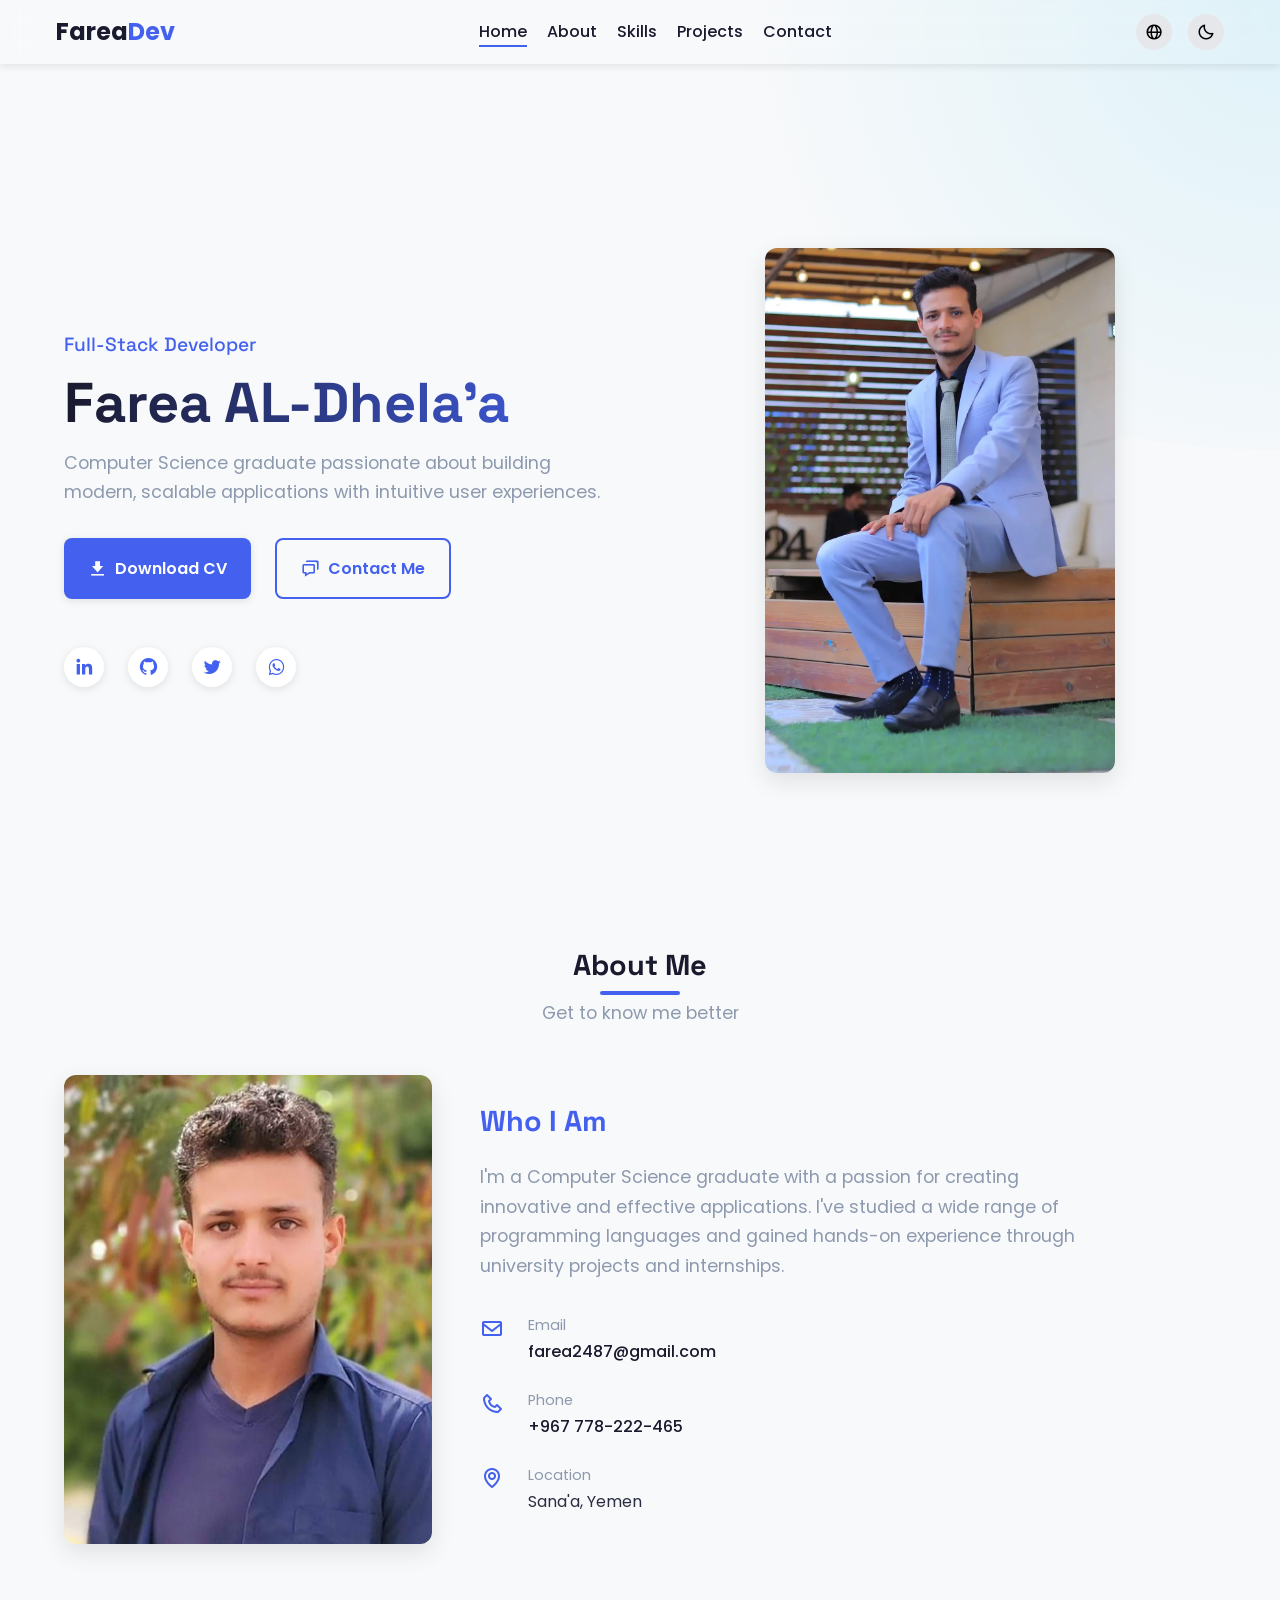
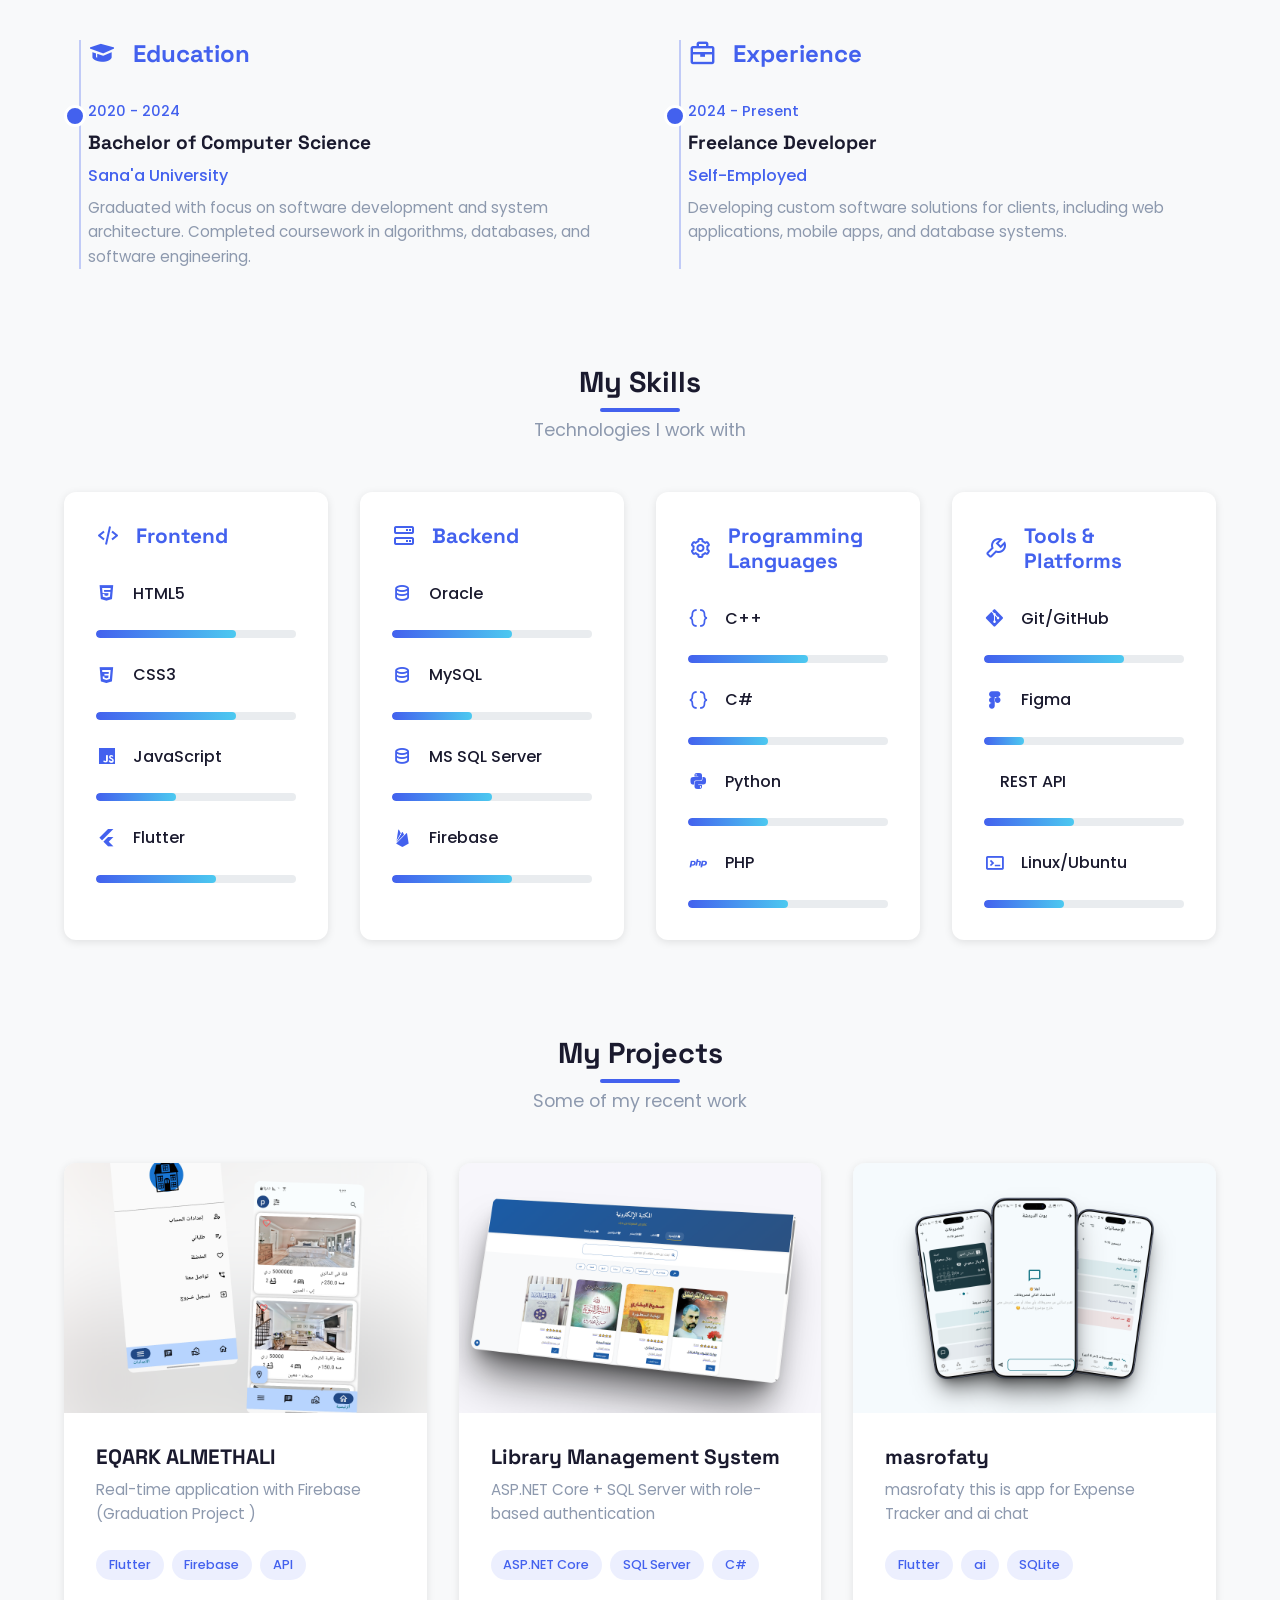
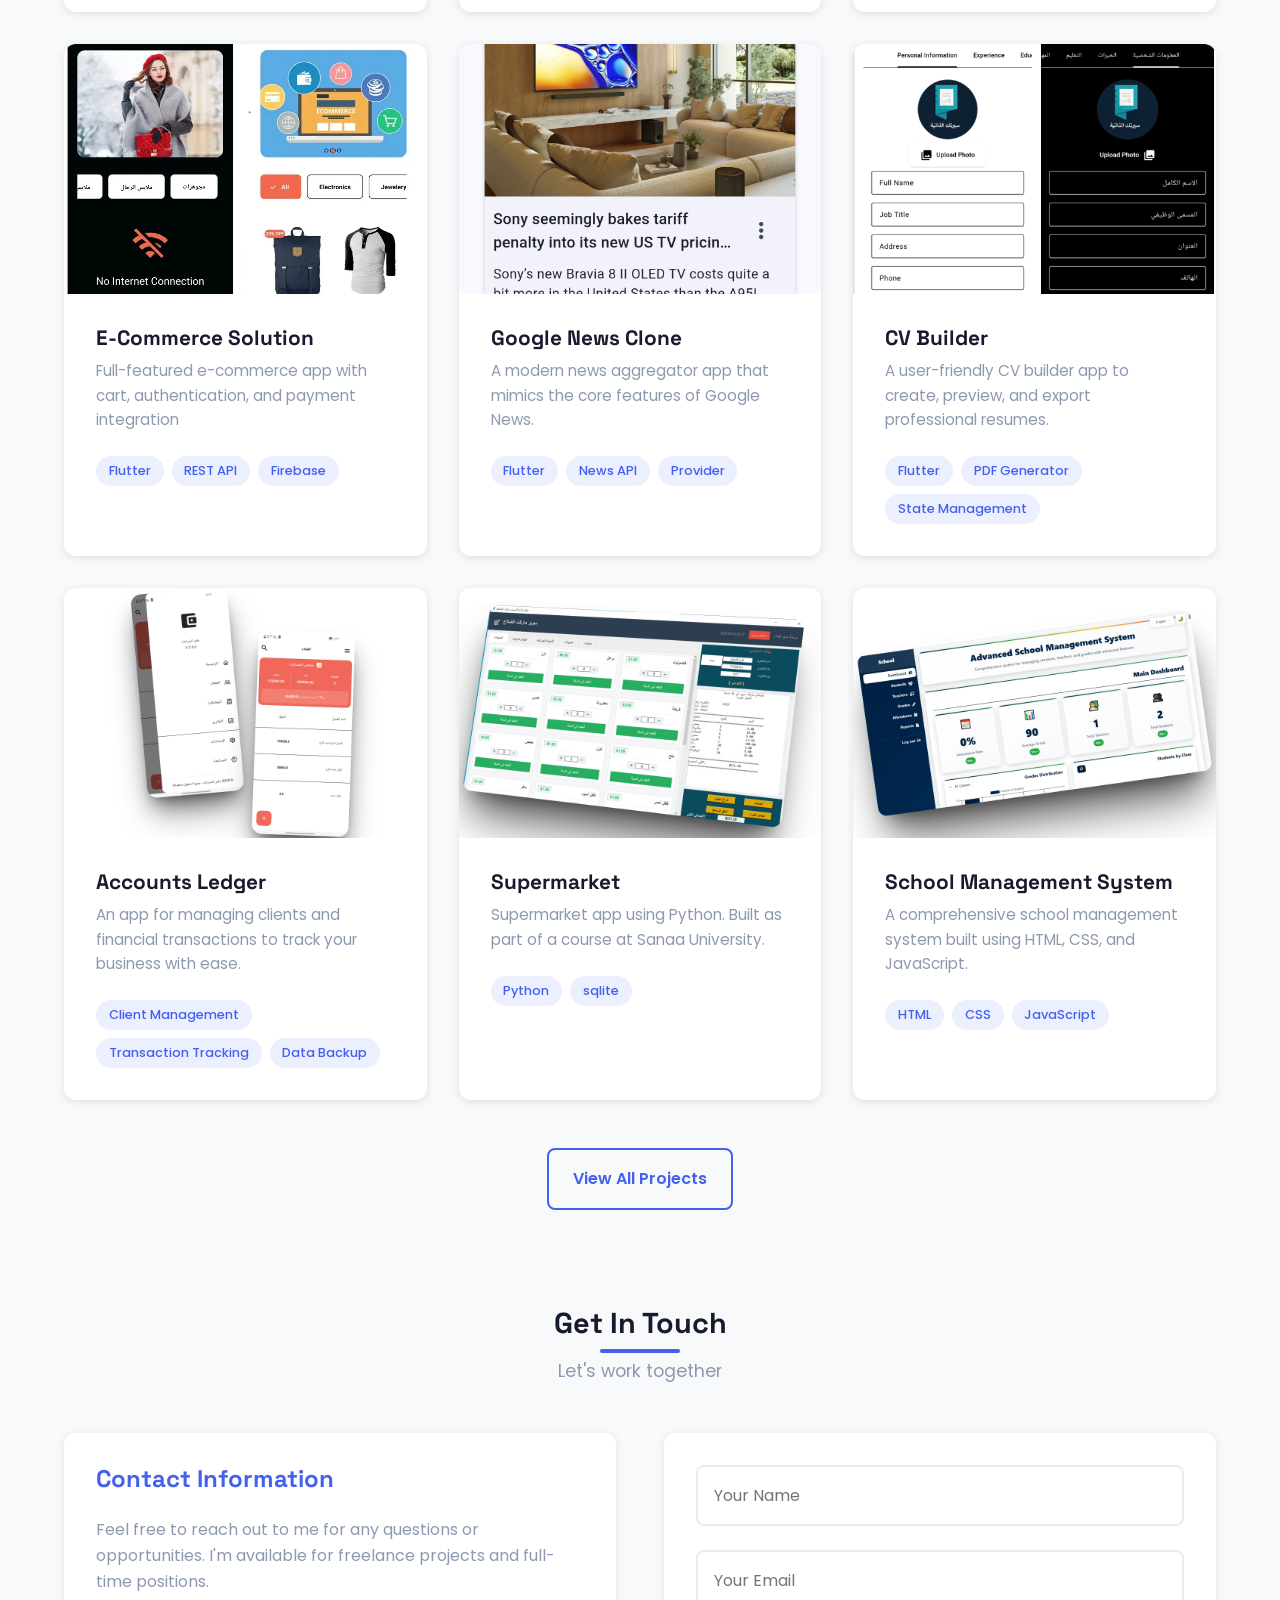
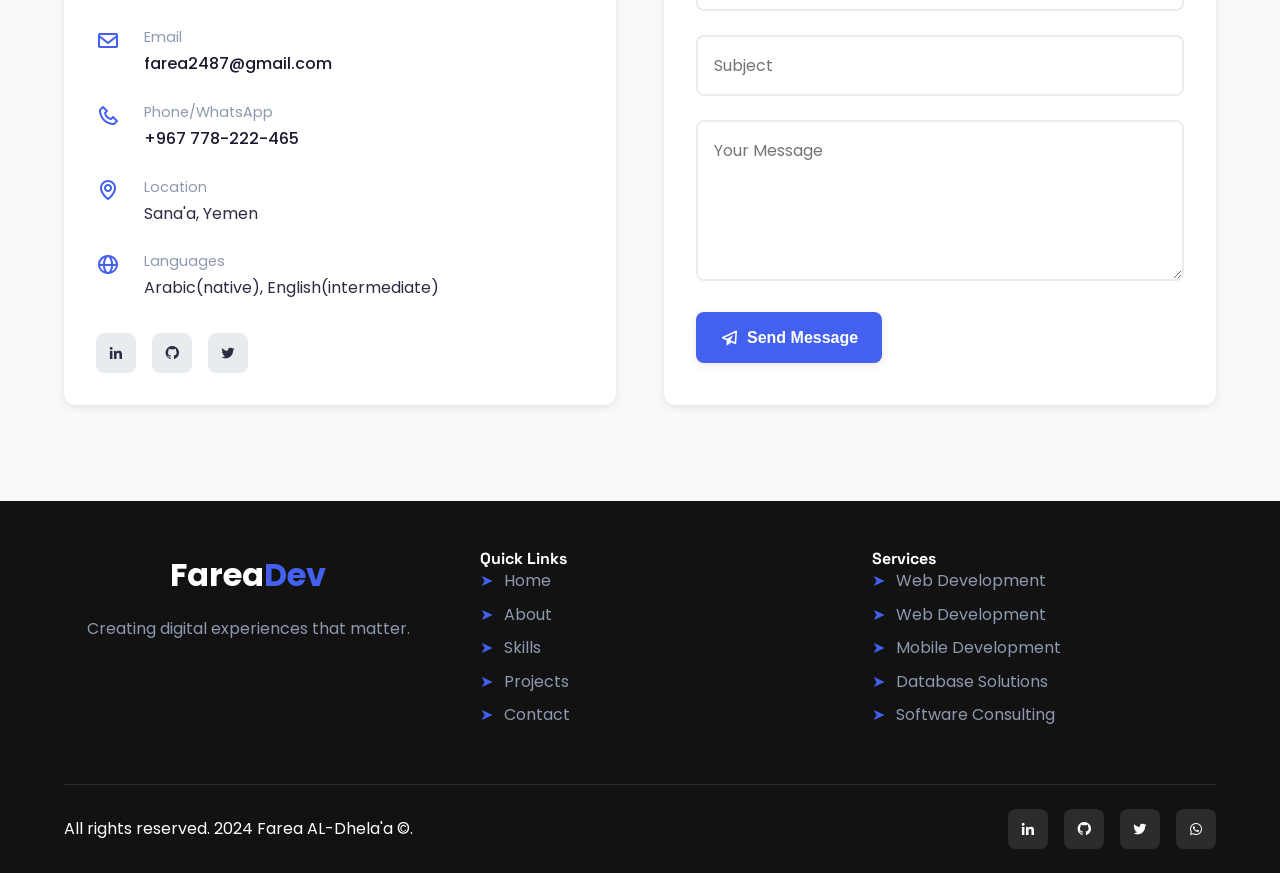
==== index.html @ be9ea955 ""‘"" ====
<!DOCTYPE html>
<html lang="en" dir="ltr">

<head>
    <meta charset="UTF-8">
    <meta name="viewport" content="width=device-width, initial-scale=1.0">
    <title>Farea AL-Dhela'a | Full-Stack Developer</title>

    <!-- Boxicons CSS -->
    <link rel="preconnect" href="https://unpkg.com">
    <link href='https://unpkg.com/boxicons@2.1.4/css/boxicons.min.css' rel='stylesheet'>
    <!-- Google Fonts -->
    <link rel="preconnect" href="https://fonts.googleapis.com">
    <link rel="preconnect" href="https://fonts.gstatic.com" crossorigin>
    <link
        href="https://fonts.googleapis.com/css2?family=Poppins:wght@300;400;500;600;700&family=Space+Grotesk:wght@400;500;600;700&display=swap"
        rel="stylesheet">

    <!-- Preload Hero Image -->
    <link rel="preload" as="image" href="./assets/images/hero-image.webp">
    <link rel="stylesheet" href="./css/styles.css">
</head>

<body>
    <nav class="navbar">
        <div class="container">
            <a href="#home" class="header-logo" id="logo-name">Farea<span>Dev</span></a>
            <ul class="nav-links" id="nav-links">
                <li><a href="#home" data-translate="nav.home">Home</a></li>
                <li><a href="#about" data-translate="nav.about">About</a></li>
                <li><a href="#skills" data-translate="nav.skills">Skills</a></li>
                <li><a href="#projects" data-translate="nav.projects">Projects</a></li>
                <li><a href="#contact" data-translate="nav.contact">Contact</a></li>
            </ul>
            <div class="nav-actions">
                <div class="language-dropdown">
                    <button id="lang-btn" class="icon-btn" onclick="toggleLangMenu()">
                        <i class='bx bx-globe'></i>
                    </button>
                    <ul id="lang-menu" class="lang-menu">
                        <li onclick="switchLanguage('en')">English</li>
                        <li onclick="switchLanguage('ar')">العربية</li>
                    </ul>
                </div>

                <button id="theme-toggle" class="icon-btn">
                    <i class='bx bx-sun sun-icon'></i>
                    <i class='bx bx-moon moon-icon'></i>
                </button>

                <button class="mobile-menu-btn" id="menu-btn" onclick="toggleMobileMenu()">
                    <span></span>
                    <span></span>
                    <span></span>
                </button>
            </div>
        </div>
    </nav>

    <!-- Hero Section -->
    <section id="home" class="hero">
        <div class="container">
            <div class="hero-content">
                <div class="hero-text">
                    <h6 class="hero-subtitle" data-translate="hero.subtitle">Full-Stack Developer</h6>
                    <h1 class="hero-title" data-translate="personal.name">Farea AL-Dhela'a</h1>
                    <p class="hero-description" data-translate="hero.description">Full-Stack Developer with 2+ years of hands-on experience building Flutter mobile applications and Laravel backend systems
through independent projects. Experienced in RESTful APIs, Firebase, MySQL/SQLite, authentication, and scalable software
architecture. Strong knowledge of Clean Architecture, SOLID, OOP, and modern development practices.</p>
                    <div class="hero-cta">
                        <a href="./assets/pdf/Farea_Al_Dhalaa.pdf" class="btn btn-primary" download>
                            <i class='bx bxs-download'></i> <span data-translate="hero.download">Download CV</span>
                        </a>
                        <a href="#contact" class="btn btn-outline">
                            <i class='bx bx-chat'></i> <span data-translate="hero.contact">Contact Me</span>
                        </a>
                    </div>
                    <div class="hero-social">
                        <a href="https://www.linkedin.com/in/farea-aldhelaa/" target="_blank" aria-label="LinkedIn">
                            <i class='bx bxl-linkedin'></i>
                        </a>
                        <a href="https://github.com/CS2487" target="_blank" aria-label="GitHub">
                            <i class='bx bxl-github'></i>
                        </a>
                        <a href="https://x.com/farea_aldhelaa" target="_blank" aria-label="Twitter">
                            <i class='bx bxl-twitter'></i>
                        </a>
                        <a href="https://wa.me/967778222465" target="_blank" aria-label="WhatsApp">
                            <i class='bx bxl-whatsapp'></i>
                        </a>
                    </div>
                </div>
                <div class="hero-image">
                    <div class="image-wrapper">
                        <img src="assets/images/hero-image.webp" alt="Farea AL-Dhela'a" class="profile-image"
                            width="400" height="300" loading="lazy">
                        <div class="image-bg"></div>
                    </div>
                </div>
            </div>
        </div>
    </section>

    <!-- About Section -->
    <section id="about" class="section about">
        <div class="container">
            <div class="section-header">
                <h2 class="section-title" data-translate="about.title">About Me</h2>
                <p class="section-subtitle" data-translate="about.subtitle">Get to know me better</p>
            </div>
            <div class="about-grid">
                <div class="about-image">
                    <img src="assets/images/my-image.jpg" alt="Farea AL-Dhela'a" class="about-img" loading="lazy">
                </div>
                <div class="about-content">
                    <h3 class="about-title" data-translate="about.who">Who I Am</h3>
                    <p class="about-text" data-translate="about.description">
                        I'm a Computer Science graduate with a passion for creating innovative and effective
                        applications.
                        I've studied a wide range of programming languages and gained hands-on experience through
                        university projects and internships.
                    </p>

                    <div class="about-info">
                        <div class="info-item">
                            <i class='bx bx-envelope'></i>
                            <div>
                                <span data-translate="about.email">Email</span>
                                <a href="mailto:farea2487@gmail.com">farea2487@gmail.com</a>
                            </div>
                        </div>
                        <div class="info-item">
                            <i class='bx bx-phone'></i>
                            <div>
                                <span data-translate="about.phone">Phone</span>
                                <a href="https://wa.me/967778222465">+967 778-222-465</a>
                            </div>
                        </div>
                        <div class="info-item">
                            <i class='bx bx-map'></i>
                            <div>
                                <span data-translate="about.location">Location</span>
                                <p>Sana'a, Yemen</p>
                            </div>
                        </div>
                    </div>
                </div>
            </div>
        </div>
    </section>

    <!-- Education & Experience (Timeline) -->
    <section class="section timeline">
        <div class="container">
            <div class="timeline-grid">
                <div class="timeline-column">
                    <h3 class="timeline-title">
                        <i class='bx bxs-graduation'></i>
                        <span data-translate="timeline.education">Education</span>
                    </h3>
                    <div class="timeline-items">
                        <div class="timeline-item">
                            <div class="timeline-date">2020 - 2024</div>
                            <h4 class="timeline-heading" data-translate="timeline.degree">Bachelor of Computer Science
                            </h4>
                            <p class="timeline-subheading">Sana'a University</p>
                            <p class="timeline-description" data-translate="timeline.degreeDesc">Graduated with focus on
                                software development and system architecture. Completed coursework in algorithms,
                                databases, and software engineering.</p>
                        </div>
                    </div>
                </div>

                <div class="timeline-column">
                    <h3 class="timeline-title">
                        <i class='bx bx-briefcase'></i>
                        <span data-translate="timeline.experience">Experience</span>
                    </h3>
                    <div class="timeline-items">
                        <div class="timeline-item">
                            <div class="timeline-date">2024 - Present</div>
                            <h4 class="timeline-heading" data-translate="timeline.freelance">Freelance Developer</h4>
                            <p class="timeline-subheading" data-translate="timeline.selfEmployed">Self-Employed</p>
                            <p class="timeline-description" data-translate="timeline.freelanceDesc">Developing custom
                                software solutions for clients, including web applications, mobile apps, and database
                                systems.</p>
                        </div>
                    </div>
                </div>
            </div>
        </div>
    </section>

    <!-- Skills Section -->
    <section id="skills" class="section skills">
        <div class="container">
            <div class="section-header">
                <h2 class="section-title" data-translate="skills.title">My Skills</h2>
                <p class="section-subtitle" data-translate="skills.subtitle">Technologies I work with</p>
            </div>
            <div class="skills-grid">
                <div class="skill-category">
                    <h3 class="category-title">
                        <i class='bx bx-code-alt'></i>
                        Frontend
                    </h3>
                    <div class="skill-items">
                        <div class="skill-item">
                            <div class="skill-info">
                                <i class='bx bxl-html5'></i>
                                <span>HTML5</span>
                            </div>
                            <div class="skill-progress">
                                <div class="progress-bar" style="width: 70%"></div>
                            </div>
                        </div>
                        <div class="skill-item">
                            <div class="skill-info">
                                <i class='bx bxl-css3'></i>
                                <span>CSS3</span>
                            </div>
                            <div class="skill-progress">
                                <div class="progress-bar" style="width: 70%"></div>
                            </div>
                        </div>
                        <div class="skill-item">
                            <div class="skill-info">
                                <i class='bx bxl-javascript'></i>
                                <span>JavaScript</span>
                            </div>
                            <div class="skill-progress">
                                <div class="progress-bar" style="width: 40%"></div>
                            </div>
                        </div>
                        <div class="skill-item">
                            <div class="skill-info">
                                <i class='bx bxl-flutter'></i>
                                <span>Flutter</span>
                            </div>
                            <div class="skill-progress">
                                <div class="progress-bar" style="width: 60%"></div>
                            </div>
                        </div>
                    </div>
                </div>

                <div class="skill-category">
                    <h3 class="category-title">
                        <i class='bx bx-server'></i>
                        Backend
                    </h3>
                    <div class="skill-items">
                        <div class="skill-item">
                            <div class="skill-info">
                                <i class='bx bx-data'></i>
                                <span>Oracle</span>
                            </div>
                            <div class="skill-progress">
                                <div class="progress-bar" style="width: 60%"></div>
                            </div>
                        </div>
                        <div class="skill-item">
                            <div class="skill-info">
                                <i class='bx bx-data'></i>
                                <span>MySQL</span>
                            </div>
                            <div class="skill-progress">
                                <div class="progress-bar" style="width: 40%"></div>
                            </div>
                        </div>
                        <div class="skill-item">
                            <div class="skill-info">
                                <i class='bx bx-data'></i>
                                <span>MS SQL Server</span>
                            </div>
                            <div class="skill-progress">
                                <div class="progress-bar" style="width: 50%"></div>
                            </div>
                        </div>
                        <div class="skill-item">
                            <div class="skill-info">
                                <i class='bx bxl-firebase'></i>
                                <span>Firebase</span>
                            </div>
                            <div class="skill-progress">
                                <div class="progress-bar" style="width: 60%"></div>
                            </div>
                        </div>
                    </div>
                </div>

                <div class="skill-category">
                    <h3 class="category-title">
                        <i class='bx bx-cog'></i>
                        Programming Languages
                    </h3>
                    <div class="skill-items">
                        <div class="skill-item">
                            <div class="skill-info">
                                <i class='bx bx-code-curly'></i>
                                <span>C++</span>
                            </div>
                            <div class="skill-progress">
                                <div class="progress-bar" style="width: 60%"></div>
                            </div>
                        </div>
                        <div class="skill-item">
                            <div class="skill-info">
                                <i class='bx bx-code-curly'></i>
                                <span>C#</span>
                            </div>
                            <div class="skill-progress">
                                <div class="progress-bar" style="width: 40%"></div>
                            </div>
                        </div>
                        <div class="skill-item">
                            <div class="skill-info">
                                <i class='bx bxl-python'></i>
                                <span>Python</span>
                            </div>
                            <div class="skill-progress">
                                <div class="progress-bar" style="width: 40%"></div>
                            </div>
                        </div>
                        <div class="skill-item">
                            <div class="skill-info">
                                <i class='bx bxl-php'></i>
                                <span>PHP</span>
                            </div>
                            <div class="skill-progress">
                                <div class="progress-bar" style="width: 50%"></div>
                            </div>
                        </div>
                    </div>
                </div>

                <div class="skill-category">
                    <h3 class="category-title">
                        <i class='bx bx-wrench'></i>
                        Tools & Platforms
                    </h3>
                    <div class="skill-items">
                        <div class="skill-item">
                            <div class="skill-info">
                                <i class='bx bxl-git'></i>
                                <span>Git/GitHub</span>
                            </div>
                            <div class="skill-progress">
                                <div class="progress-bar" style="width: 70%"></div>
                            </div>
                        </div>
                        <div class="skill-item">
                            <div class="skill-info">
                                <i class='bx bxl-figma'></i>
                                <span>Figma</span>
                            </div>
                            <div class="skill-progress">
                                <div class="progress-bar" style="width: 20%"></div>
                            </div>
                        </div>
                        <div class="skill-item">
                            <div class="skill-info">
                                <i class='bx bx-api'></i>
                                <span>REST API</span>
                            </div>
                            <div class="skill-progress">
                                <div class="progress-bar" style="width: 45%"></div>
                            </div>
                        </div>
                        <div class="skill-item">
                            <div class="skill-info">
                                <i class='bx bx-terminal'></i>
                                <span>Linux/Ubuntu</span>
                            </div>
                            <div class="skill-progress">
                                <div class="progress-bar" style="width: 40%"></div>
                            </div>
                        </div>
                    </div>
                </div>
            </div>
        </div>
    </section>

    <!-- Projects Section -->
    <section id="projects" class="section projects">
        <div class="container">
            <div class="section-header">
                <h2 class="section-title" data-translate="projects.title">My Projects</h2>
                <p class="section-subtitle" data-translate="projects.subtitle">Some of my recent work</p>
            </div>

            <div class="projects-grid">
                <!-- Project 1 -->
                <div class="project-card">
                    <div class="project-image">
                        <img src="[data-uri]"
                            data-src="assets/images/aqark.jpg" alt="EQARK ALMETHALI" class="lazy" loading="lazy">
                        <div class="project-links">
                            <a href="javascript:void(0)" class="btn btn-small" onclick="openGallery(this)"
                                data-gallery='["assets/images/aqark.jpg", "assets/images/aqark.jpg"]'>
                                <i class='bx bx-images'></i> Gallery
                            </a>
                            <a href="https://github.com/CS2487" class="btn btn-small btn-outline" target="_blank"><i
                                    class='bx bxl-github'></i> Code</a>
                        </div>
                    </div>
                    <div class="project-content">
                        <h3 class="project-title">EQARK ALMETHALI</h3>
                        <p class="project-description">Real-time application with Firebase (Graduation Project )</p>
                        <div class="project-tech"><span>Flutter</span><span>Firebase</span><span>API</span></div>
                    </div>
                </div>

                <!-- Project 2 -->
                <div class="project-card">
                    <div class="project-image">
                        <img src="[data-uri]"
                            data-src="assets/images/e-libbrary.png" alt="Library Management" class="lazy"
                            loading="lazy">
                        <div class="project-links">
                            <a href="javascript:void(0)" class="btn btn-small" onclick="openGallery(this)"
                                data-gallery='["assets/images/e-libbrary.png", "assets/images/e-libbrary.png"]'>
                                <i class='bx bx-images'></i> Gallery
                            </a>
                            <a href="https://github.com/CS2487/Library_System" class="btn btn-small btn-outline"
                                target="_blank"><i class='bx bxl-github'></i> Code</a>
                        </div>
                    </div>
                    <div class="project-content">
                        <h3 class="project-title">Library Management System</h3>
                        <p class="project-description">ASP.NET Core + SQL Server with role-based authentication</p>
                        <div class="project-tech"><span>ASP.NET Core</span><span>SQL Server</span><span>C#</span></div>
                    </div>
                </div>

                <!-- Project 3 -->
                <div class="project-card">
                    <div class="project-image">
                        <img src="[data-uri]"
                            data-src="assets/images/masrofaty.png" alt="masrofaty" class="lazy" loading="lazy">
                        <div class="project-links">
                            <a href="javascript:void(0)" class="btn btn-small" onclick="openGallery(this)"
                                data-gallery='["assets/images/masrofaty.png", "assets/images/masrofaty.png"]'>
                                <i class='bx bx-images'></i> Gallery
                            </a>
                            <a href="https://github.com/CS2487" class="btn btn-small btn-outline" target="_blank"><i
                                    class='bx bxl-github'></i> Code</a>
                        </div>
                    </div>
                    <div class="project-content">
                        <h3 class="project-title">masrofaty</h3>
                        <p class="project-description">masrofaty this is app for Expense Tracker and ai chat</p>
                        <div class="project-tech"><span>Flutter</span><span>ai</span><span>SQLite</span></div>
                    </div>
                </div>

                <!-- Project 4 -->
                <div class="project-card">
                    <div class="project-image">
                        <img src="[data-uri]"
                            data-src="assets/images/work4.webp" alt="E-Commerce App" class="lazy" loading="lazy">
                        <div class="project-links">
                            <a href="javascript:void(0)" class="btn btn-small" onclick="openGallery(this)"
                                data-gallery='["assets/images/work4.webp", "assets/images/work4.webp"]'>
                                <i class='bx bx-images'></i> Gallery
                            </a>
                            <a href="https://github.com/CS2487" class="btn btn-small btn-outline" target="_blank"><i
                                    class='bx bxl-github'></i> Code</a>
                        </div>
                    </div>
                    <div class="project-content">
                        <h3 class="project-title">E-Commerce Solution</h3>
                        <p class="project-description">Full-featured e-commerce app with cart, authentication, and
                            payment integration</p>
                        <div class="project-tech"><span>Flutter</span><span>REST API</span><span>Firebase</span></div>
                    </div>
                </div>

                <!-- Project 5 -->
                <div class="project-card">
                    <div class="project-image">
                        <img src="[data-uri]"
                            data-src="assets/images/news2.png" alt="Google News Clone" class="lazy" loading="lazy">
                        <div class="project-links">
                            <a href="javascript:void(0)" class="btn btn-small" onclick="openGallery(this)"
                                data-gallery='["assets/images/news2.png", "assets/images/news2.png"]'>
                                <i class='bx bx-images'></i> Gallery
                            </a>
                            <a href="https://github.com/CS2487" class="btn btn-small btn-outline" target="_blank"><i
                                    class='bx bxl-github'></i> Code</a>
                        </div>
                    </div>
                    <div class="project-content">
                        <h3 class="project-title">Google News Clone</h3>
                        <p class="project-description">A modern news aggregator app that mimics the core features of
                            Google News.</p>
                        <div class="project-tech"><span>Flutter</span><span>News API</span><span>Provider</span></div>
                    </div>
                </div>

                <!-- Project 6 -->
                <div class="project-card">
                    <div class="project-image">
                        <img src="[data-uri]"
                            data-src="assets/images/work3.png" alt="CV Builder" class="lazy" loading="lazy">
                        <div class="project-links">
                            <a href="javascript:void(0)" class="btn btn-small" onclick="openGallery(this)"
                                data-gallery='["assets/images/work3.png", "assets/images/work3.png"]'>
                                <i class='bx bx-images'></i> Gallery
                            </a>
                            <a href="https://github.com/CS2487" class="btn btn-small btn-outline" target="_blank"><i
                                    class='bx bxl-github'></i> Code</a>
                        </div>
                    </div>
                    <div class="project-content">
                        <h3 class="project-title">CV Builder</h3>
                        <p class="project-description">A user-friendly CV builder app to create, preview, and export
                            professional resumes.</p>
                        <div class="project-tech"><span>Flutter</span><span>PDF Generator</span><span>State
                                Management</span></div>
                    </div>
                </div>

                <!-- Project 7 -->
                <div class="project-card">
                    <div class="project-image">
                        <img src="[data-uri]"
                            data-src="assets/images/Accounts.png" alt="Accounts Ledger" class="lazy" loading="lazy">
                        <div class="project-links">
                            <a href="javascript:void(0)" class="btn btn-small" onclick="openGallery(this)"
                                data-gallery='["assets/images/Accounts.png", "assets/images/Accounts.png"]'>
                                <i class='bx bx-images'></i> Gallery
                            </a>
                            <a href="https://github.com/CS2487" class="btn btn-small btn-outline" target="_blank"><i
                                    class='bx bxl-github'></i> Code</a>
                        </div>
                    </div>
                    <div class="project-content">
                        <h3 class="project-title">Accounts Ledger</h3>
                        <p class="project-description">An app for managing clients and financial transactions to track
                            your business with ease.</p>
                        <div class="project-tech"><span>Client Management</span><span>Transaction
                                Tracking</span><span>Data Backup</span></div>
                    </div>
                </div>

                <!-- Project 8 -->
                <div class="project-card">
                    <div class="project-image">
                        <img src="[data-uri]"
                            data-src="assets/images/Supermarket.png" alt="Supermarket" class="lazy" loading="lazy">
                        <div class="project-links">
                            <a href="javascript:void(0)" class="btn btn-small" onclick="openGallery(this)"
                                data-gallery='["assets/images/Supermarket.png", "assets/images/Supermarket.png"]'>
                                <i class='bx bx-images'></i> Gallery
                            </a>
                            <a href="https://github.com/CS2487/Supermarket" class="btn btn-small btn-outline"
                                target="_blank"><i class='bx bxl-github'></i> Code</a>
                        </div>
                    </div>
                    <div class="project-content">
                        <h3 class="project-title">Supermarket</h3>
                        <p class="project-description">Supermarket app using Python. Built as part of a course at Sanaa
                            University.</p>
                        <div class="project-tech"><span>Python</span><span>sqlite</span></div>
                    </div>
                </div>

                <!-- Project 9 -->
                <div class="project-card">
                    <div class="project-image">
                        <img src="[data-uri]"
                            data-src="assets/images/School_Management.png" alt="School Management System" class="lazy"
                            loading="lazy">
                        <div class="project-links">
                            <a href="javascript:void(0)" class="btn btn-small" onclick="openGallery(this)"
                                data-gallery='["assets/images/School_Management.png", "assets/images/School_Management.png"]'>
                                <i class='bx bx-images'></i> Gallery
                            </a>
                            <a href="https://github.com/CS2487/schoole_management" class="btn btn-small btn-outline"
                                target="_blank"><i class='bx bxl-github'></i> Code</a>
                        </div>
                    </div>
                    <div class="project-content">
                        <h3 class="project-title">School Management System</h3>
                        <p class="project-description">A comprehensive school management system built using HTML, CSS,
                            and JavaScript.</p>
                        <div class="project-tech"><span>HTML</span><span>CSS</span><span>JavaScript</span></div>
                    </div>
                </div>
            </div>
        </div>
        <div class="section-footer">
            <a href="https://github.com/CS2487" class="btn btn-outline" data-translate="skills.viewAll">
                <i class='bx bxl-github'></i> View All Projects
            </a>
        </div>
    </section>

    <!-- Contact Section -->
    <section id="contact" class="section contact">
        <div class="container">
            <div class="section-header">
                <h2 class="section-title" data-translate="contact.title">Get In Touch</h2>
                <p class="section-subtitle" data-translate="contact.subtitle">Let's work together</p>
            </div>
            <div class="contact-grid">
                <div class="contact-info">
                    <h3 class="contact-title" data-translate="contact.infoTitle">Contact Information</h3>
                    <p class="contact-text" data-translate="contact.infoText">Feel free to reach out to me for any
                        questions or opportunities. I'm available for freelance projects and full-time positions.</p>
                    <div class="contact-details">
                        <div class="contact-item">
                            <i class='bx bx-envelope'></i>
                            <div>
                                <span data-translate="contact.email">Email</span>
                                <a href="mailto:farea2487@gmail.com">farea2487@gmail.com</a>
                            </div>
                        </div>
                        <div class="info-item"> <!-- Changed to match About styles if needed, or kept contact-item -->
                            <i class='bx bx-phone'></i>
                            <div>
                                <span data-translate="contact.phone">Phone/WhatsApp</span>
                                <a href="https://wa.me/967778222465">+967 778-222-465</a>
                            </div>
                        </div>
                        <div class="contact-item">
                            <i class='bx bx-map'></i>
                            <div>
                                <span data-translate="contact.location">Location</span>
                                <p>Sana'a, Yemen</p>
                            </div>
                        </div>
                        <div class="contact-item">
                            <i class='bx bx-globe'></i>
                            <div>
                                <span data-translate="contact.languages">Languages</span>
                                <p>Arabic(native), English(intermediate)</p>
                            </div>
                        </div>
                    </div>
                    <div class="social-links">
                        <a href="https://www.linkedin.com/in/farea-aldhelaa/" target="_blank" aria-label="LinkedIn">
                            <i class='bx bxl-linkedin'></i>
                        </a>
                        <a href="https://github.com/CS2487" target="_blank" aria-label="GitHub">
                            <i class='bx bxl-github'></i>
                        </a>
                        <a href="https://x.com/farea_aldhelaa" target="_blank" aria-label="Twitter">
                            <i class='bx bxl-twitter'></i>
                        </a>
                    </div>
                </div>
                <form id="contact-form" class="contact-form">
                    <div class="form-group">
                        <input type="text" id="name" name="name" placeholder="Your Name" required
                            data-translate-placeholder="contact.namePlaceholder">
                    </div>
                    <div class="form-group">
                        <input type="email" id="email" name="email" placeholder="Your Email" required
                            data-translate-placeholder="contact.emailPlaceholder">
                    </div>
                    <div class="form-group">
                        <input type="text" id="subject" name="subject" placeholder="Subject" required
                            data-translate-placeholder="contact.subjectPlaceholder">
                    </div>
                    <div class="form-group">
                        <textarea id="message" name="message" placeholder="Your Message" rows="5" required
                            data-translate-placeholder="contact.messagePlaceholder"></textarea>
                    </div>
                    <button type="submit" class="btn btn-primary">
                        <i class='bx bx-paper-plane'></i> <span data-translate="contact.send">Send Message</span>
                    </button>
                </form>
            </div>
        </div>
    </section>

    <!-- Footer -->
    <footer class="footer">
        <div class="container">
            <div class="footer-content">
                <div class="footer-brand">
                    <a href="#home" class="footer-logo">Farea<span>Dev</span></a>
                    <p class="footer-text" data-translate="footer.tagline">Creating digital experiences that matter.</p>
                </div>
                <div class="footer-links">
                    <div class="footer-column">
                        <h4 class="footer-title" data-translate="footer.links">Quick Links</h4>
                        <ul id="links-list" class="dash-list">
                            <li><a href="#home" data-translate="nav.home">Home</a></li>
                            <li><a href="#about" data-translate="nav.about">About</a></li>
                            <li><a href="#skills" data-translate="nav.skills">Skills</a></li>
                            <li><a href="#projects" data-translate="nav.projects">Projects</a></li>
                            <li><a href="#contact" data-translate="nav.contact">Contact</a></li>
                        </ul>
                    </div>
                    <div class="footer-column">
                        <h4 class="footer-title" data-translate="footer.services">Services</h4>
                        <ul id="services-list" class="dash-list">
                            <li><a href="#" data-translate="nav.web">Full-Stack Dev</a></li>
                            <li><a href="#" data-translate="nav.web">Web Development</a></li>
                            <li><a href="#" data-translate="nav.mobile">Mobile Development</a></li>
                            <li><a href="#" data-translate="nav.database">Database Solutions</a></li>
                            <li><a href="#" data-translate="nav.consulting">Software Consulting</a></li>
                        </ul>
                    </div>
                </div>
            </div>
            <div class="footer-bottom">
                <p> <span data-translate="footer.rights">All rights reserved.</span> 2024 <span
                        data-translate="personal.name">Farea AL-Dhela'a</span> &copy;.
                </p>
                <div class="footer-social">
                    <a href="https://www.linkedin.com/in/farea-aldhelaa/" target="_blank" aria-label="LinkedIn">
                        <i class='bx bxl-linkedin'></i>
                    </a>
                    <a href="https://github.com/CS2487" target="_blank" aria-label="GitHub">
                        <i class='bx bxl-github'></i>
                    </a>
                    <a href="https://x.com/farea_aldhelaa" target="_blank" aria-label="Twitter">
                        <i class='bx bxl-twitter'></i>
                    </a>
                    <a href="https://wa.me/967778222465" target="_blank" aria-label="WhatsApp">
                        <i class='bx bxl-whatsapp'></i>
                    </a>
                </div>
            </div>
        </div>
    </footer>

    <!-- Lightbox Modal -->
    <div id="lightbox" class="lightbox">
        <span class="lightbox-close" onclick="closeLightbox()">&times;</span>
        <div class="lightbox-content">
            <img id="lightbox-img" src="" alt="Project Image">
            <div class="lightbox-caption">
                <span id="lightbox-counter"></span>
            </div>
        </div>
        <a class="lightbox-prev" onclick="changeImage(-1)">&#10094;</a>
        <a class="lightbox-next" onclick="changeImage(1)">&#10095;</a>
    </div>

    <!-- Back to Top Button -->
    <a href="#home" class="back-to-top" aria-label="Back to top">
        <i class='bx bx-up-arrow-alt'></i>
    </a>

    <!-- Scripts -->
    <script src="./js/script.js" defer></script>
    <script>
        document.addEventListener("DOMContentLoaded", function () {
            const lazyImages = [].slice.call(document.querySelectorAll("img.lazy"));

            if ("IntersectionObserver" in window) {
                let lazyImageObserver = new IntersectionObserver(function (entries, observer) {
                    entries.forEach(function (entry) {
                        if (entry.isIntersecting) {
                            let lazyImage = entry.target;
                            lazyImage.src = lazyImage.dataset.src;
                            lazyImage.classList.remove("lazy");
                            lazyImage.classList.add("loaded");
                            lazyImageObserver.unobserve(lazyImage);
                        }
                    });
                });

                lazyImages.forEach(function (lazyImage) {
                    lazyImageObserver.observe(lazyImage);
                });
            } else {
                // Fallback for older browsers without IntersectionObserver
                lazyImages.forEach(function (lazyImage) {
                    lazyImage.src = lazyImage.dataset.src;
                    lazyImage.classList.remove("lazy");
                    lazyImage.classList.add("loaded");
                });
            }
        });
    </script>
</body>

</html>
---- css/styles.css ----
:root {
    /* Colors */
    --primary-color: #4361ee;
    --primary-light: #4cc9f0;
    --primary-dark: #3a0ca3;

    --text-color: #2b2d42;
    --text-light: #8d99ae;
    --text-dark: #1a1a2e;
    --bg-color: #f8f9fa;
    --bg-light: #ffffff;
    --bg-dark: #121212;
    --card-bg: #ffffff;
    --card-shadow: 0 10px 30px rgba(0, 0, 0, 0.08);
    --border-color: #e9ecef;


    /* Typography */
    --font-primary: 'Poppins', sans-serif;
    --font-secondary: 'Space Grotesk', sans-serif;

    /* Spacing */
    --space-xs: 0.5rem;
    --space-sm: 1rem;
    --space-md: 1.5rem;
    --space-lg: 2rem;
    --space-xl: 3rem;

    /* Border radius */
    --radius-sm: 8px;
    --radius-md: 12px;
    --radius-lg: 16px;
    --radius-full: 50%;

    /* Transition */
    --transition: all 0.3s ease;
    --transition-slow: all 0.5s ease;

    /* Shadows */
    --shadow-sm: 0 2px 8px rgba(0, 0, 0, 0.1);
    --shadow-md: 0 4px 12px rgba(0, 0, 0, 0.1);
    --shadow-lg: 0 8px 24px rgba(0, 0, 0, 0.1);
}

/* Dark Mode */
.dark-mode {
    --primary-color: #4cc9f0;
    --primary-light: #4895ef;
    --primary-dark: #4361ee;

    --text-color: #f8f9fa;
    --text-light: #adb5bd;
    --text-dark: #e9ecef;
    --bg-color: #121212;
    --bg-light: #1e1e1e;
    --bg-dark: #0a0a0a;
    --card-bg: #1e1e1e;
    --card-shadow: 0 10px 30px rgba(0, 0, 0, 0.2);
    --border-color: #2d2d2d;
}

/* Base Styles */
* {
    margin: 0;
    padding: 0;
    box-sizing: border-box;
}

html {
    scroll-behavior: smooth;
}

body {
    font-family: var(--font-primary);
    background-color: var(--bg-color);
    color: var(--text-color);
    line-height: 1.6;
    transition: var(--transition);
    overflow-x: hidden;
    text-rendering: optimizeLegibility;
    -webkit-font-smoothing: antialiased;
}

h1,
h2,
h3,
h4,
h5,
h6 {
    font-family: var(--font-secondary);
    font-weight: 700;
    line-height: 1.2;
    color: var(--text-dark);
}

.dark-mode h1,
.dark-mode h2,
.dark-mode h3,
.dark-mode h4,
.dark-mode h5,
.dark-mode h6 {
    color: var(--text-dark);
}

a {
    text-decoration: none;
    color: inherit;
    transition: var(--transition);
}

img {
    max-width: 100%;
    height: auto;
    display: block;
}

ul {
    list-style: none;
}

/* Container */
.container {
    max-width: 1200px;
    margin: 0 auto;
    padding: 0 var(--space-md);
}

/* Section */
.section {
    padding: var(--space-xl) 0;
}

.section-header {
    margin-bottom: var(--space-xl);
    text-align: center;
}

.section-title {
    font-size: 2.5rem;
    margin-bottom: var(--space-sm);
    position: relative;
    display: inline-block;
}

.section-title::after {
    content: '';
    position: absolute;
    bottom: -12px;
    left: 50%;
    transform: translateX(-50%);
    width: 80px;
    height: 4px;
    background: var(--primary-color);
    border-radius: 2px;
}

.section-subtitle {
    color: var(--text-light);
    font-size: 1.1rem;
    max-width: 600px;
    margin: 0 auto;
}

/* Utility Classes */
.text-center {
    text-align: center;
}

.text-left {
    text-align: left;
}

.text-right {
    text-align: right;
}

.mb-1 {
    margin-bottom: var(--space-xs);
}

.mb-2 {
    margin-bottom: var(--space-sm);
}

.mb-3 {
    margin-bottom: var(--space-md);
}

.mb-4 {
    margin-bottom: var(--space-lg);
}

.mt-1 {
    margin-top: var(--space-xs);
}

.mt-2 {
    margin-top: var(--space-sm);
}

.mt-3 {
    margin-top: var(--space-md);
}

.mt-4 {
    margin-top: var(--space-lg);
}

/* Buttons */
.btn {
    display: inline-flex;
    align-items: center;
    justify-content: center;
    gap: var(--space-xs);
    padding: var(--space-sm) var(--space-md);
    border-radius: var(--radius-sm);
    font-weight: 600;
    cursor: pointer;
    transition: var(--transition);
    border: none;
    font-size: 1rem;
    white-space: nowrap;
}

.btn i {
    font-size: 1.2rem;
}

.btn-primary {
    background: var(--primary-color);
    color: white;
    box-shadow: var(--shadow-sm);
}

.btn-primary:hover {
    background: var(--primary-dark);
    transform: translateY(-3px);
    box-shadow: var(--shadow-md);
}

.btn-outline {
    background: transparent;
    color: var(--primary-color);
    border: 2px solid var(--primary-color);
}

.btn-outline:hover {
    background: var(--primary-color);
    color: white;
    transform: translateY(-3px);
    box-shadow: var(--shadow-sm);
}

.btn-small {
    padding: 0.4rem 0.8rem;
    font-size: 0.9rem;
}

/* Cards */
.card {
    background: var(--card-bg);
    border-radius: var(--radius-md);
    box-shadow: var(--card-shadow);
    padding: var(--space-lg);
    transition: var(--transition);
}

.card:hover {
    transform: translateY(-5px);
    box-shadow: var(--shadow-lg);
}

/* Forms */
.form-group {
    margin-bottom: var(--space-md);
}

.form-group input,
.form-group textarea {
    width: 100%;
    padding: var(--space-sm);
    border: 2px solid var(--border-color);
    border-radius: var(--radius-sm);
    font-family: var(--font-primary);
    font-size: 1rem;
    background: var(--bg-light);
    color: var(--text-color);
    transition: var(--transition);
}

.form-group input:focus,
.form-group textarea:focus {
    outline: none;
    border-color: var(--primary-color);
    box-shadow: 0 0 0 3px rgba(67, 97, 238, 0.1);
}

.form-group textarea {
    resize: vertical;
    min-height: 120px;
}

/* Lists */
.dash-list li {
    position: relative;
    padding-left: 1.5rem;
    color: var(--text-light);
    transition: var(--transition);
    padding-left: clamp(0.8rem, 2vw, 1.5rem);
}

.dash-list li::before {
    content: "➤";
    position: absolute;
    left: 0;
    color: var(--primary-color);
    transition: transform 0.3s;
}

.dash-list li:hover::before {
    transform: translateX(3px);
}

/* RTL Support for dash-list */
[lang="ar"] .dash-list li,
[dir="rtl"] .dash-list li {
    padding-left: 0;
    padding-right: 1.5rem;
    padding-right: clamp(0.8rem, 2vw, 1.5rem);
}

[lang="ar"] .dash-list li::before,
[dir="rtl"] .dash-list li::before {
    left: auto;
    right: 0;
    transform: scaleX(-1);
}

[lang="ar"] .dash-list li:hover::before,
[dir="rtl"] .dash-list li:hover::before {
    transform: translateX(-3px) scaleX(-1);
}

/* Icon Buttons */
.icon-btn {
    width: 36px;
    height: 36px;
    background-color: #e5e7eb;
    border: none;
    border-radius: 50%;
    display: flex;
    align-items: center;
    justify-content: center;
    font-size: 18px;
    cursor: pointer;
    transition: background-color 0.3s;
}

.icon-btn:hover {
    background-color: #d1d5db;
}

.dark-mode .icon-btn {
    background-color: #374151;
    color: #f9fafb;
}

.dark-mode .icon-btn:hover {
    background-color: #4b5563;
}

/* Theme Icons */
.sun-icon {
    display: none;
}

.dark-mode .sun-icon {
    display: block;
}

.dark-mode .moon-icon {
    display: none;
}

/* Back to Top Button */
.back-to-top {
    position: fixed;
    bottom: var(--space-md);
    right: var(--space-md);
    width: 50px;
    height: 50px;
    background: var(--primary-color);
    color: white;
    border-radius: var(--radius-full);
    display: flex;
    align-items: center;
    justify-content: center;
    font-size: 1.5rem;
    box-shadow: var(--shadow-md);
    opacity: 0;
    visibility: hidden;
    transition: var(--transition);
    z-index: 999;
}

.back-to-top.show {
    opacity: 1;
    visibility: visible;
}

.back-to-top:hover {
    background: var(--primary-dark);
    transform: translateY(-5px);
}

/* Progress Bars */
.skill-progress {
    background: var(--border-color);
    height: 8px;
    border-radius: var(--radius-sm);
    overflow: hidden;
    margin-top: var(--space-xs);
}

.progress-bar {
    height: 100%;
    background: linear-gradient(90deg, var(--primary-color), var(--primary-light));
    border-radius: var(--radius-sm);
    transition: width 1s ease-in-out;
}

/* Social Links */
.social-links {
    display: flex;
    gap: var(--space-sm);
    margin-top: var(--space-md);
}

.social-links a {
    width: 40px;
    height: 40px;
    background: var(--border-color);
    color: var(--text-color);
    border-radius: var(--radius-sm);
    display: flex;
    align-items: center;
    justify-content: center;
    transition: var(--transition);
}

.social-links a:hover {
    background: var(--primary-color);
    color: white;
    transform: translateY(-3px);
}

/* Mobile Menu Button */
.mobile-menu-btn {
    display: none;
    flex-direction: column;
    gap: 4px;
    background: none;
    border: none;
    cursor: pointer;
    padding: var(--space-xs);
}

.mobile-menu-btn span {
    width: 25px;
    height: 3px;
    background: var(--text-color);
    border-radius: 2px;
    transition: var(--transition);
}

.mobile-menu-btn.active span:nth-child(1) {
    transform: rotate(45deg) translate(5px, 5px);
}

.mobile-menu-btn.active span:nth-child(2) {
    opacity: 0;
}

.mobile-menu-btn.active span:nth-child(3) {
    transform: rotate(-45deg) translate(7px, -6px);
}

/* Navbar Styles */
.navbar {
    position: fixed;
    top: 0;
    width: 100%;
    z-index: 1000;
    background-color: rgba(var(--bg-light), 0.8);
    backdrop-filter: blur(12px);
    box-shadow: var(--shadow-sm);
    transition: var(--transition);
}

.dark-mode .navbar {
    background-color: rgba(var(--bg-dark), 0.8);
}

.navbar .container {
    max-width: 1200px;
    margin: 0 auto;
    padding: 0 16px;
    height: 64px;
    display: flex;
    align-items: center;
    justify-content: space-between;
}

/* Header Logo */
.header-logo {
    font-size: 1.5rem;
    font-weight: 700;
    color: var(--text-dark);
    text-decoration: none;
}

.header-logo span {
    color: var(--primary-color);
}

.dark-mode .header-logo {
    color: white;
}

.dark-mode .header-logo span {
    color: var(--primary-color);
}

/* Nav Links */
.nav-links {
    display: flex;
    gap: 20px;
    list-style: none;
}

.nav-links a {
    text-decoration: none;
    color: var(--text-dark);
    font-weight: 500;
    position: relative;
    padding-bottom: 4px;
    transition: color 0.3s;
}

.nav-links a::after {
    content: "";
    position: absolute;
    height: 2px;
    width: 0;
    bottom: 0;
    left: 0;
    background-color: var(--primary-color);
    transition: width 0.3s ease-in-out;
}

.nav-links a:hover::after,
.nav-links a.active::after {
    width: 100%;
}

.dark-mode .nav-links a {
    color: var(--text-color);
}

.nav-actions {
    display: flex;
    align-items: center;
    gap: 1rem;
}

/* Hero Section */
.hero {
    min-height: 100vh;
    display: flex;
    align-items: center;
    padding-top: 120px;
    position: relative;
    overflow: hidden;
}

.hero::before {
    content: '';
    position: absolute;
    top: -50%;
    right: -50%;
    width: 100%;
    height: 100%;
    background: radial-gradient(circle at center, var(--primary-light), transparent 70%);
    opacity: 0.15;
    z-index: 0;
    border-radius: 50%;
}

.hero-content {
    display: grid;
    grid-template-columns: 1fr 1fr;
    align-items: center;
    gap: var(--space-xl);
    position: relative;
    z-index: 1;
}

.hero-text {
    max-width: 600px;
}

.hero-subtitle {
    font-size: 1.2rem;
    color: var(--primary-color);
    margin-bottom: var(--space-sm);
    font-weight: 500;
    opacity: 0;
    animation: fadeInUp 1s ease 0.2s forwards;
}

.hero-title {
    font-size: 3.5rem;
    margin-bottom: var(--space-sm);
    line-height: 1.1;
    background: linear-gradient(to right, var(--text-dark), var(--primary-color));
    -webkit-background-clip: text;
    background-clip: text;
    color: transparent;
    opacity: 0;
    animation: fadeInUp 1s ease forwards;
}

.dark-mode .hero-title {
    background: linear-gradient(to right, var(--text-color), var(--primary-light));
    -webkit-background-clip: text;
    background-clip: text;
}

.hero-description {
    font-size: 1.1rem;
    color: var(--text-light);
    margin-bottom: var(--space-lg);
    opacity: 0;
    animation: fadeInUp 1s ease 0.4s forwards;
}

.hero-cta {
    display: flex;
    gap: var(--space-md);
    margin-bottom: var(--space-xl);
    opacity: 0;
    animation: fadeInUp 1s ease 0.6s forwards;
}

.hero-social {
    display: flex;
    gap: var(--space-md);
    opacity: 0;
    animation: fadeInUp 1s ease 0.8s forwards;
}

.hero-social a {
    display: flex;
    align-items: center;
    justify-content: center;
    width: 40px;
    height: 40px;
    background: var(--card-bg);
    border-radius: var(--radius-full);
    color: var(--primary-color);
    font-size: 1.3rem;
    box-shadow: var(--shadow-sm);
    transition: var(--transition);
}

.hero-social a:hover {
    background: var(--primary-color);
    color: white;
    transform: translateY(-5px);
}

/* Language Dropdown */
.language-dropdown {
    position: relative;

}

.lang-menu {
    display: none;
    position: absolute;
    top: 42px;
    right: 0;
    background-color: white;
    border: 1px solid #ddd;
    border-radius: 6px;
    box-shadow: 0 2px 6px rgba(0, 0, 0, 0.1);
    min-width: 120px;
    list-style: none;
    z-index: 100;
}

.lang-menu li {
    padding: 8px 15px;
    font-size: 14px;
    cursor: pointer;
}

.lang-menu li:hover {
    background-color: #f3f4f6;
}

.lang-menu.show {
    display: block;
}

.dark-mode .lang-menu {
    background-color: #2c2c2c;
    color: white;
    border-color: #444;
}

/* Hero Image */
.hero-image {
    position: relative;
    display: flex;
    justify-content: center;
    order: 1;
    margin: 0 auto;
    max-width: 350px;
}

.image-wrapper {
    position: relative;
    width: 100%;
    max-width: 400px;
}

.profile-image {
    width: 100%;
    height: auto;
    border-radius: var(--radius-md);
    box-shadow: var(--shadow-lg);
    display: block;
    /* للتأكد من عدم وجود مسافات غير مرغوب بها */
}

/* Footer */
.footer {
    background: var(--bg-dark);
    color: white;
    padding: var(--space-xl) 0 0;
    margin-top: var(--space-xl);
}

.footer-content {
    display: grid;
    grid-template-columns: 1fr 2fr;
    gap: var(--space-xl);
    margin-bottom: var(--space-xl);
}

.footer-brand {
    text-align: center;
}

.footer-logo {
    font-size: 2rem;
    font-weight: 700;
    color: white;
    text-decoration: none;
}

.footer-logo span {
    color: var(--primary-color);
}

.footer-text {
    color: var(--text-light);
    margin-top: var(--space-sm);
}

.footer-links {

    display: grid;
    grid-template-columns: 1fr 1fr;
    gap: var(--space-xl);


}

.footer-column h4 {
    color: white;
    display: flex;
    flex-direction: column;
    gap: var(--space-md);

    /*margin-bottom: var(--space-sm);*/
}

.footer-column ul {
    list-style: none;
}

.footer-column ul li {
    margin-bottom: var(--space-xs);
}

.footer-column ul li a {
    color: var(--text-light);
    transition: var(--transition);
}

.footer-column ul li a:hover {
    color: var(--primary-color);
}

.footer-bottom {
    padding: var(--space-md) 0;
    border-top: 1px solid rgba(255, 255, 255, 0.1);
    display: flex;
    justify-content: space-between;
    align-items: center;



}

.footer-social {
    display: flex;
    gap: var(--space-sm);
}

.footer-social a {
    display: flex;
    align-items: center;
    justify-content: center;
    width: 40px;
    height: 40px;
    background: #2c2c2c;
    color: white;
    border-radius: var(--radius-sm);
    transition: var(--transition);
}

.footer-social a:hover {
    background: var(--primary-color);
    transform: translateY(-3px);
}


/* About Section */
.about-grid {
    display: grid;
    grid-template-columns: 1fr 2fr;
    gap: var(--space-xl);
    align-items: center;
}

.about-image {
    display: flex;
    justify-content: center;
}

.about-img {
    width: 100%;
    max-width: 400px;
    border-radius: var(--radius-md);
    box-shadow: var(--shadow-lg);
}

.about-content {
    max-width: 600px;
}

.about-title {
    font-size: 1.8rem;
    margin-bottom: var(--space-md);
    color: var(--primary-color);
}

.about-text {
    color: var(--text-light);
    margin-bottom: var(--space-lg);
    font-size: 1.1rem;
    line-height: 1.7;
}

.about-info {
    display: flex;
    flex-direction: column;
    gap: var(--space-md);
}

.info-item {
    display: flex;
    align-items: flex-start;
    gap: var(--space-md);
}

.info-item i {
    font-size: 1.5rem;
    color: var(--primary-color);
    margin-top: 3px;
}

.info-item span {
    display: block;
    font-size: 0.9rem;
    color: var(--text-light);
    margin-bottom: 2px;
}

.info-item a {
    font-weight: 500;
    color: var(--text-dark);
}

.dark-mode .info-item a {
    color: var(--text-color);
}

/* Skills Section */
.skills-grid {
    display: grid;
    grid-template-columns: repeat(4, 1fr);
    gap: var(--space-lg);
}

.skill-category {
    background: var(--card-bg);
    padding: var(--space-lg);
    border-radius: var(--radius-md);
    box-shadow: var(--shadow-sm);
    transition: var(--transition);
}

.skill-category:hover {
    transform: translateY(-5px);
    box-shadow: var(--shadow-lg);
}

.category-title {
    display: flex;
    align-items: center;
    gap: var(--space-sm);
    font-size: 1.3rem;
    margin-bottom: var(--space-lg);
    color: var(--primary-color);
}

.category-title i {
    font-size: 1.5rem;
}

.skill-items {
    display: flex;
    flex-direction: column;
    gap: var(--space-md);
}

.skill-item {
    display: flex;
    flex-direction: column;
    gap: var(--space-xs);
}

.skill-info {
    display: flex;
    align-items: center;
    gap: var(--space-sm);
    margin-bottom: var(--space-xs);
}

.skill-info i {
    font-size: 1.3rem;
    color: var(--primary-color);
}

.skill-info span {
    font-weight: 500;
    color: var(--text-dark);
}

.dark-mode .skill-info span {
    color: var(--text-color);
}

/* Projects Section */
.projects-grid {
    display: grid;
    grid-template-columns: repeat(auto-fit, minmax(350px, 1fr));
    gap: var(--space-lg);
}

.project-card {
    background: var(--card-bg);
    border-radius: var(--radius-md);
    overflow: hidden;
    box-shadow: var(--shadow-sm);
    transition: var(--transition);
}

.project-card:hover {
    transform: translateY(-10px);
    box-shadow: var(--shadow-lg);
}

/* Lazy Loading Styles */
.lazy {
    opacity: 0;
    transition: opacity 0.5s ease-in-out;
}

.lazy.loaded {
    opacity: 1;
}

.project-image {
    position: relative;
    overflow: hidden;
    height: 250px;
    width: 100%;
    display: flex;
    align-items: center;
    justify-content: center;
    background-color: #f5f5f5;
    /* Background for light mode */
}

.dark-mode .project-image {
    background-color: #2a2a2a;
    /* Background for dark mode */
}

.project-image img {
    width: 100%;
    height: 100%;
    object-fit: cover;
    transition: transform 0.5s ease;
}

.project-card:hover .project-image img {
    transform: scale(1.1);
}

.project-links {
    position: absolute;
    inset: 0;
    background: rgba(0, 0, 0, 0.6);
    display: flex;
    align-items: center;
    justify-content: center;
    gap: var(--space-sm);
    opacity: 0;
    transition: all 0.3s ease;
    backdrop-filter: blur(4px);
}

.project-card:hover .project-links {
    opacity: 1;
}

.project-links .btn {
    padding: 10px 20px;
    font-size: 0.9rem;
    transform: translateY(20px);
    transition: all 0.3s ease;
}

.project-card:hover .project-links .btn {
    transform: translateY(0);
}

/* Stagger button animation */
.project-card:hover .project-links .btn:nth-child(1) {
    transition-delay: 0.1s;
}

.project-card:hover .project-links .btn:nth-child(2) {
    transition-delay: 0.2s;
}

.project-links .btn-primary {
    background: var(--primary-color);
    color: white;
    border: none;
}

.project-links .btn-outline {
    background: transparent;
    color: white;
    border: 2px solid white;
}

.project-links .btn:hover {
    transform: scale(1.05);
    background: white;
    color: var(--primary-color);
}

.project-content {
    padding: var(--space-lg);
}

.project-title {
    font-size: 1.3rem;
    margin-bottom: var(--space-xs);
}

.project-description {
    color: var(--text-light);
    margin-bottom: var(--space-md);
    font-size: 0.95rem;
}

.project-tech {
    display: flex;
    flex-wrap: wrap;
    gap: var(--space-xs);
}

.project-tech span {
    background: rgba(67, 97, 238, 0.1);
    color: var(--primary-color);
    padding: 0.3rem 0.8rem;
    border-radius: 20px;
    font-size: 0.8rem;
    font-weight: 500;
}

.section-footer {
    text-align: center;
    margin-top: var(--space-xl);
}

/* Timeline Section */
.timeline-grid {
    display: grid;
    grid-template-columns: 1fr 1fr;
    gap: var(--space-xl);
}

.timeline-column {
    position: relative;
}

.timeline-column::before {
    content: '';
    position: absolute;
    top: 0;
    left: 15px;
    height: 100%;
    width: 2px;
    background: var(--primary-color);
    opacity: 0.3;
}

.timeline-title {
    display: flex;
    align-items: center;
    gap: var(--space-sm);
    font-size: 1.5rem;
    margin-bottom: var(--space-lg);
    padding-left: var(--space-md);
    color: var(--primary-color);
}

.timeline-title i {
    font-size: 1.8rem;
}

.timeline-items {
    display: flex;
    flex-direction: column;
    gap: var(--space-xl);

}

.timeline-item {
    position: relative;
    padding-left: var(--space-md);
}

.timeline-item::before {
    content: '';
    position: absolute;
    top: 5px;
    left: 0;
    width: 16px;
    height: 16px;
    border-radius: var(--radius-full);
    background: var(--primary-color);
    border: 3px solid var(--bg-light);
}

.dark-mode .timeline-item::before {
    border-color: var(--bg-dark);
}

.timeline-date {
    font-size: 0.9rem;
    color: var(--primary-color);
    font-weight: 500;
    margin-bottom: var(--space-xs);
}

.timeline-heading {
    font-size: 1.2rem;
    margin-bottom: var(--space-xs);
}

.timeline-subheading {
    font-size: 1rem;
    color: var(--primary-color);
    margin-bottom: var(--space-xs);
    font-weight: 500;
}

.timeline-description {
    color: var(--text-light);
    font-size: 0.95rem;
}

/* Contact Section */
.contact-grid {
    display: grid;
    grid-template-columns: 1fr 1fr;
    gap: var(--space-xl);
}

.contact-info {
    background: var(--card-bg);
    padding: var(--space-lg);
    border-radius: var(--radius-md);
    box-shadow: var(--shadow-sm);
}

.contact-title {
    font-size: 1.5rem;
    margin-bottom: var(--space-md);
    color: var(--primary-color);
}

.contact-text {
    color: var(--text-light);
    margin-bottom: var(--space-lg);
}

.contact-details {
    display: flex;
    flex-direction: column;
    gap: var(--space-md);
    margin-bottom: var(--space-lg);
}

.contact-item {
    display: flex;
    align-items: flex-start;
    gap: var(--space-md);
}

.contact-item i {
    font-size: 1.5rem;
    color: var(--primary-color);
    margin-top: 3px;
}

.contact-item span {
    display: block;
    font-size: 0.9rem;
    color: var(--text-light);
    margin-bottom: 2px;
}

.contact-item a {
    font-weight: 500;
    color: var(--text-dark);
}

.dark-mode .contact-item a {
    color: var(--text-color);
}

.contact-form {
    background: var(--card-bg);
    padding: var(--space-lg);
    border-radius: var(--radius-md);
    box-shadow: var(--shadow-sm);
}

/* Animations */
@keyframes fadeInUp {
    from {
        opacity: 0;
        transform: translateY(30px);
    }

    to {
        opacity: 1;
        transform: translateY(0);
    }
}

@keyframes fadeInScale {
    from {
        opacity: 0;
        transform: scale(0.8);
    }

    to {
        opacity: 1;
        transform: scale(1);
    }
}

@keyframes rotate {
    from {
        transform: rotate(0deg);
    }

    to {
        transform: rotate(360deg);
    }
}

@keyframes pulse {

    0%,
    100% {
        transform: scale(1);
        opacity: 1;
    }

    50% {
        transform: scale(1.1);
        opacity: 0.7;
    }
}

@keyframes slideInLeft {
    from {
        opacity: 0;
        transform: translateX(-50px);
    }

    to {
        opacity: 1;
        transform: translateX(0);
    }
}

@keyframes slideInRight {
    from {
        opacity: 0;
        transform: translateX(50px);
    }

    to {
        opacity: 1;
        transform: translateX(0);
    }
}

@keyframes bounceIn {
    0% {
        opacity: 0;
        transform: scale(0.3);
    }

    50% {
        opacity: 1;
        transform: scale(1.05);
    }

    70% {
        transform: scale(0.9);
    }

    100% {
        opacity: 1;
        transform: scale(1);
    }
}

@keyframes float {

    0%,
    100% {
        transform: translateY(0px);
    }

    50% {
        transform: translateY(-10px);
    }
}

/* Animation Classes */
.fade-in-up {
    animation: fadeInUp 0.8s ease forwards;
}

.fade-in-scale {
    animation: fadeInScale 0.8s ease forwards;
}

.slide-in-left {
    animation: slideInLeft 0.8s ease forwards;
}

.slide-in-right {
    animation: slideInRight 0.8s ease forwards;
}

.bounce-in {
    animation: bounceIn 0.8s ease forwards;
}

.float {
    animation: float 3s ease-in-out infinite;
}

/* Hover Animations */
.hover-lift {
    transition: transform 0.3s ease;
}

.hover-lift:hover {
    transform: translateY(-5px);
}

.hover-scale {
    transition: transform 0.3s ease;
}

.hover-scale:hover {
    transform: scale(1.05);
}

.hover-rotate {
    transition: transform 0.3s ease;
}

.hover-rotate:hover {
    transform: rotate(5deg);
}

/* Loading Animations */
.loading-spinner {
    width: 40px;
    height: 40px;
    border: 4px solid var(--border-color);
    border-top: 4px solid var(--primary-color);
    border-radius: 50%;
    animation: spin 1s linear infinite;
}

@keyframes spin {
    0% {
        transform: rotate(0deg);
    }

    100% {
        transform: rotate(360deg);
    }
}

/* Text Animations */
.typing-effect {
    overflow: hidden;
    border-right: 2px solid var(--primary-color);
    white-space: nowrap;
    animation: typing 3s steps(40, end), blink-caret 0.75s step-end infinite;
}

@keyframes typing {
    from {
        width: 0;
    }

    to {
        width: 100%;
    }
}

@keyframes blink-caret {

    from,
    to {
        border-color: transparent;
    }

    50% {
        border-color: var(--primary-color);
    }
}

/* Scroll Animations */
.scroll-reveal {
    opacity: 0;
    transform: translateY(50px);
    transition: all 0.8s ease;
}

.scroll-reveal.revealed {
    opacity: 1;
    transform: translateY(0);
}

/* Stagger Animation */
.stagger-item {
    opacity: 0;
    transform: translateY(30px);
    transition: all 0.6s ease;
}

.stagger-item.animate {
    opacity: 1;
    transform: translateY(0);
}

.stagger-item:nth-child(1) {
    transition-delay: 0.1s;
}

.stagger-item:nth-child(2) {
    transition-delay: 0.2s;
}

.stagger-item:nth-child(3) {
    transition-delay: 0.3s;
}

.stagger-item:nth-child(4) {
    transition-delay: 0.4s;
}

.stagger-item:nth-child(5) {
    transition-delay: 0.5s;
}

.stagger-item:nth-child(6) {
    transition-delay: 0.6s;
}

/* Responsive Design */

/* Large Screens (1200px and up) */
@media (min-width: 1200px) {
    .container {
        max-width: 1200px;
    }

    .hero-title {
        font-size: 3.5rem;
    }


    .section-title {
        font-size: 1.8rem;
    }
}

/* Medium Screens (992px to 1199px) */
@media (max-width: 1199px) {
    .container {
        max-width: 960px;
    }

    .hero-title {
        font-size: 2rem;
    }
}

/* Small Screens (768px to 991px) */
@media (max-width: 991px) {
    .container {
        max-width: 720px;
    }

    .hero-content {
        grid-template-columns: 1fr;
        text-align: center;
        gap: var(--space-lg);
    }

    .about-grid {
        grid-template-columns: 1fr;
        text-align: center;
        gap: var(--space-lg);
    }

    .skills-grid {
        grid-template-columns: repeat(2, 1fr);
    }

    .contact-grid {
        grid-template-columns: 1fr;
        gap: var(--space-lg);
    }

    .timeline-grid {
        grid-template-columns: 1fr;
        gap: var(--space-lg);
    }

    .footer-content {
        grid-template-columns: 1fr;
        text-align: center;
        gap: var(--space-lg);
    }
}

/* Extra Small Screens (576px to 767px) */
@media (max-width: 767px) {
    .container {
        max-width: 540px;
        padding: 0 var(--space-sm);
    }

    /* Navigation */
    .nav-links {
        display: none;
    }

    .mobile-menu-btn {
        display: flex;
    }


    /* Mobile Menu Styling */
    .nav-links.show {
        display: flex;
        flex-direction: column;
        position: fixed;
        top: 64px;
        right: 0;
        width: 100%;
        height: 100vh;
        background: var(--card-bg);
        padding: var(--space-xl);
        gap: var(--space-md);
        align-items: flex-start;
        justify-content: flex-start;
        z-index: 1000;
        transition: all 0.3s ease;
    }

    /* Navigation */
    .nav-links {
        position: fixed;
        top: 65px;
        left: 0;
        width: 100%;

        flex-direction: column;
        gap: 0;
        padding: var(--space-md);
        height: 0;
        overflow: hidden;
        transition: var(--transition);
        box-shadow: var(--shadow-lg);
        z-index: 999;
    }



    .nav-links li {
        width: 100%;
    }

    .nav-links a {
        display: block;
        padding: var(--space-sm) 0;
        border-bottom: 1px solid var(--border-color);
    }

    .nav-links a:last-child {
        border-bottom: none;
    }

    .mobile-menu-btn {
        display: flex;
    }

    /* Hero Section */
    .hero {
        padding-top: 100px;
        min-height: auto;
    }

    .hero-title {
        font-size: 2.5rem;
    }

    .hero-cta {
        flex-direction: column;
        align-items: center;
        gap: var(--space-sm);
    }

    .hero-cta .btn {
        width: 100%;
        max-width: 250px;
    }

    /* Sections */
    .section {
        padding: var(--space-lg) 0;
    }

    .section-title {
        font-size: 2rem;
    }

    .section-subtitle {
        font-size: 1rem;
    }

    /* Global */

    .section-title {
        font-size: 2rem;
        margin-bottom: var(--space-sm);
    }

    .section-title::after {
        width: 60px;
        bottom: -8px;
    }

    /* Skills Grid */
    .skills-grid {
        grid-template-columns: 1fr;
        gap: var(--space-md);
    }

    /* Projects Grid */
    .projects-grid {
        grid-template-columns: 1fr;
        gap: var(--space-md);
    }

    /* Footer */
    .footer-links {
        grid-template-columns: 1fr;
        gap: var(--space-md);
    }

    .footer-bottom {
        flex-direction: column;
        gap: var(--space-sm);
        text-align: center;
    }

    /* Lists */
    .dash-list li {
        padding-left: 0;
    }

    .dash-list li::before {
        display: none;
    }
}

/* Very Small Screens (up to 575px) */
@media (max-width: 575px) {
    .container {
        width: 100%;
        padding: 0 var(--space-sm);
    }

    /* Hero Section */
    .hero-title {
        font-size: 2rem;
    }

    .hero-subtitle {
        font-size: 1rem;
    }

    .hero-description {
        font-size: 1rem;
    }

    /* Sections */
    .section-title {
        font-size: 1.8rem;
    }

    .skill-category {
        padding: var(--space-md);
    }

    .project-card {
        max-width: 100%;
    }

    .project-image {
        height: 200px;
    }
}

/* Extra Small Screens (up to 400px) */
@media (max-width: 400px) {
    .hero-title {
        font-size: 1.6rem;
    }

    .hero-cta .btn {
        padding: var(--space-sm);
    }

    .section-title {
        font-size: 1.6rem;
    }

    .section-subtitle {
        font-size: 1rem;
    }

    .project-links {
        bottom: 10px;
        right: 10px;
    }

    .project-links .btn {
        padding: 6px 10px;
        font-size: 0.8rem;
    }
}

/* Tablet Portrait Mode */
@media (min-width: 577px) and (max-width: 768px) and (orientation: portrait) {
    .hero-content {
        gap: var(--space-lg);
    }

    .hero-title {
        font-size: 2.2rem;
    }

    .projects-grid {
        grid-template-columns: repeat(2, 1fr);
    }
}

/* Landscape Mobile Devices */
@media (max-height: 500px) and (orientation: landscape) {
    .hero {
        min-height: auto;
        padding-top: 80px;
        padding-bottom: 40px;
    }

    .hero-content {
        align-items: flex-start;
    }
}

/* iOS Viewport Fix */
@supports (-webkit-touch-callout: none) {

    input,
    textarea,
    select {
        font-size: 16px;
    }
}

/* Print Styles */
@media print {

    .navbar,
    .back-to-top,
    .mobile-menu-btn {
        display: none !important;
    }

    .hero {
        padding-top: 0;
    }

    body {
        background: white !important;
        color: black !important;
    }

    .card {
        box-shadow: none !important;
        border: 1px solid #ddd;
    }
}

@media (-webkit-min-device-pixel-ratio: 2),
(min-resolution: 192dpi) {
    .profile-image {
        image-rendering: -webkit-optimize-contrast;
    }
}

/* Reduced Motion */
@media (prefers-reduced-motion: reduce) {

    *,
    *::before,
    *::after {
        animation-duration: 0.01ms !important;
        animation-iteration-count: 1 !important;
        transition-duration: 0.01ms !important;
    }
}



/* Lightbox Styles */
.lightbox {
    display: none;
    position: fixed;
    z-index: 2000;
    padding-top: 50px;
    left: 0;
    top: 0;
    width: 100%;
    height: 100%;
    overflow: auto;
    background-color: rgba(0, 0, 0, 0.9);
    backdrop-filter: blur(5px);
    transition: opacity 0.3s ease;
}

.lightbox-content {
    margin: auto;
    display: block;
    width: 80%;
    max-width: 900px;
    max-height: 80vh;
    object-fit: contain;
    animation: zoomIn 0.3s;
    position: relative;
    text-align: center;
}

#lightbox-img {
    width: 100%;
    height: auto;
    max-height: 80vh;
    object-fit: contain;
    border-radius: var(--radius-sm);
    box-shadow: 0 5px 30px rgba(0, 0, 0, 0.5);
}

.lightbox-caption {
    margin: auto;
    display: block;
    width: 80%;
    max-width: 700px;
    text-align: center;
    color: #ccc;
    padding: 10px 0;
    height: 50px;
}

.lightbox-close {
    position: absolute;
    top: 20px;
    right: 35px;
    color: #f1f1f1;
    font-size: 40px;
    font-weight: bold;
    transition: 0.3s;
    cursor: pointer;
    z-index: 2001;
}

.lightbox-close:hover,
.lightbox-close:focus {
    color: var(--primary-color);
    text-decoration: none;
    cursor: pointer;
}

.lightbox-prev,
.lightbox-next {
    cursor: pointer;
    position: absolute;
    top: 50%;
    width: auto;
    padding: 16px;
    margin-top: -50px;
    color: white;
    font-weight: bold;
    font-size: 24px;
    transition: 0.3s ease;
    border-radius: 0 3px 3px 0;
    user-select: none;
    -webkit-user-select: none;
    background-color: rgba(0, 0, 0, 0.3);
}

.lightbox-next {
    right: 0;
    border-radius: 3px 0 0 3px;
}

.lightbox-prev {
    left: 0;
    border-radius: 0 3px 3px 0;
}

.lightbox-prev:hover,
.lightbox-next:hover {
    background-color: rgba(0, 0, 0, 0.8);
    color: var(--primary-color);
}

@keyframes zoomIn {
    from {
        transform: scale(0.8);
        opacity: 0;
    }

    to {
        transform: scale(1);
        opacity: 1;
    }
}

@media only screen and (max-width: 700px) {
    .lightbox-content {
        width: 100%;
    }

    .lightbox-prev,
    .lightbox-next {
        padding: 10px;
        font-size: 18px;
    }
}
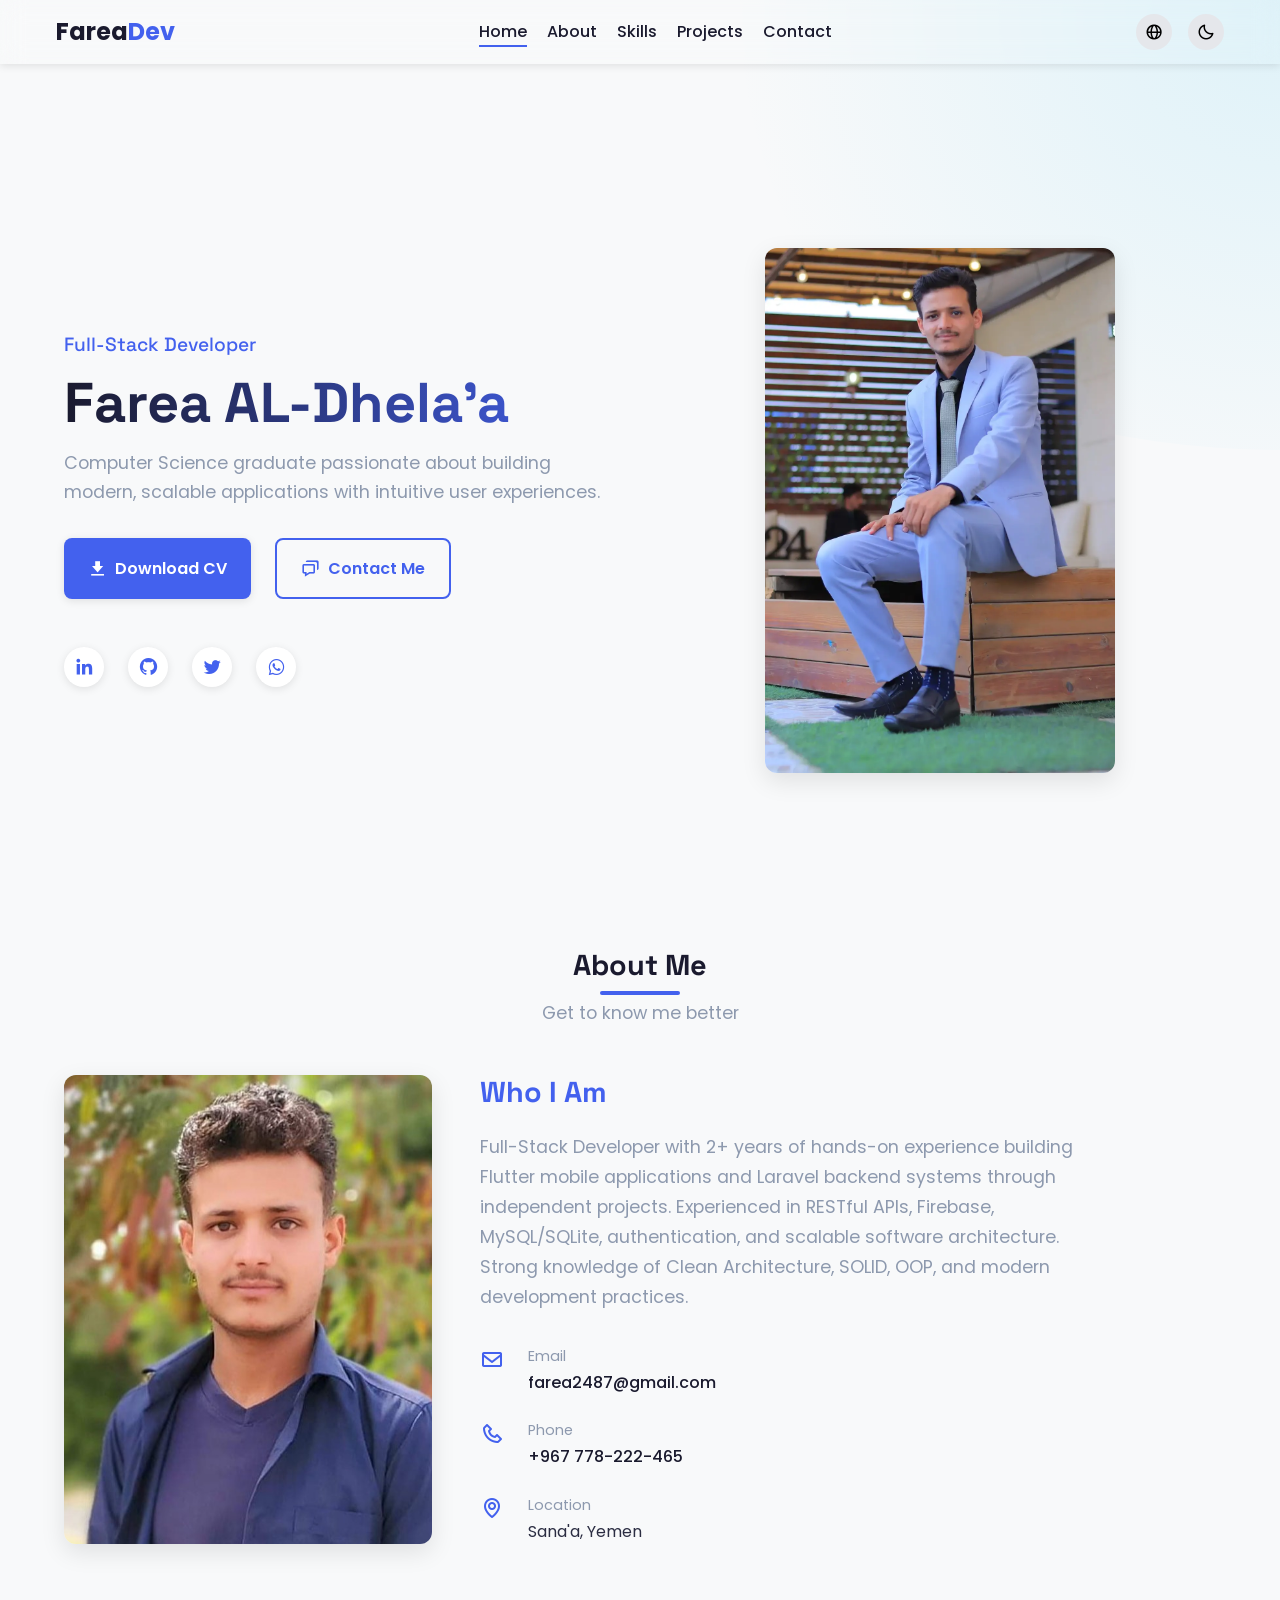
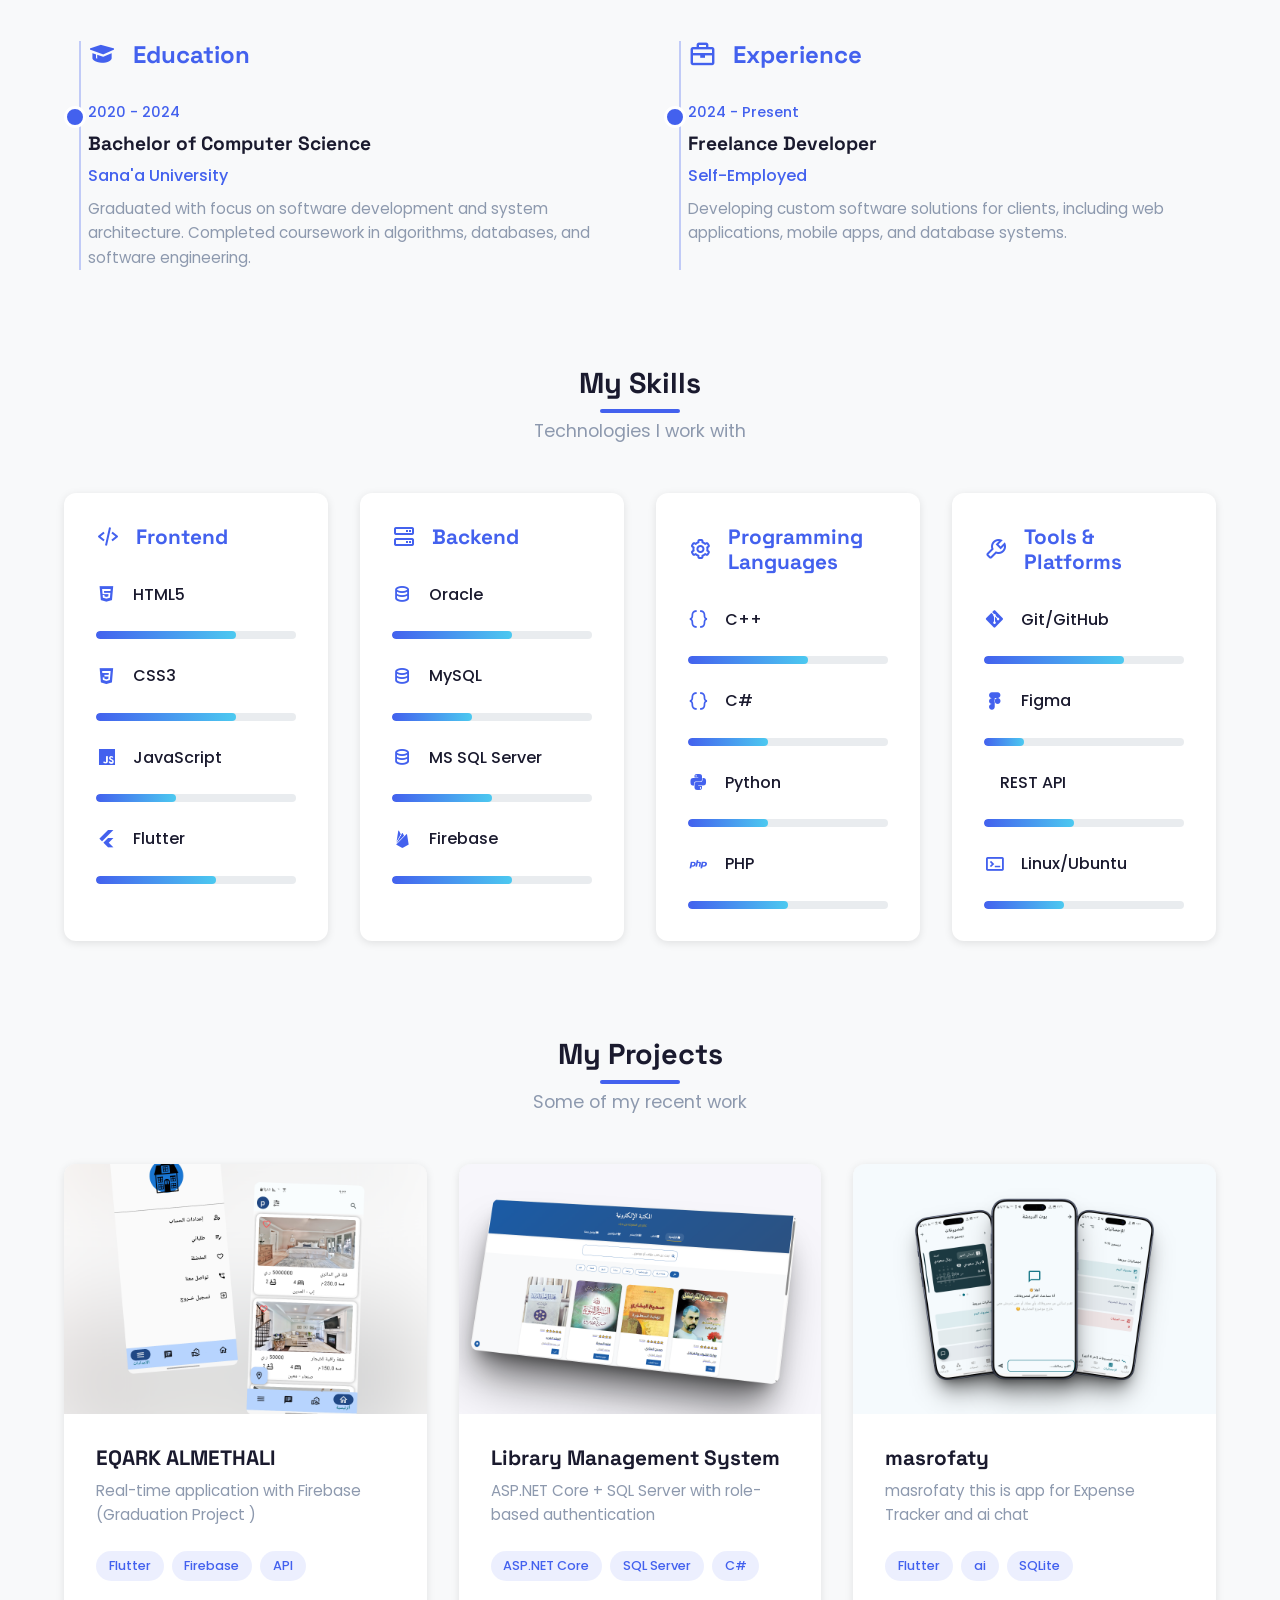
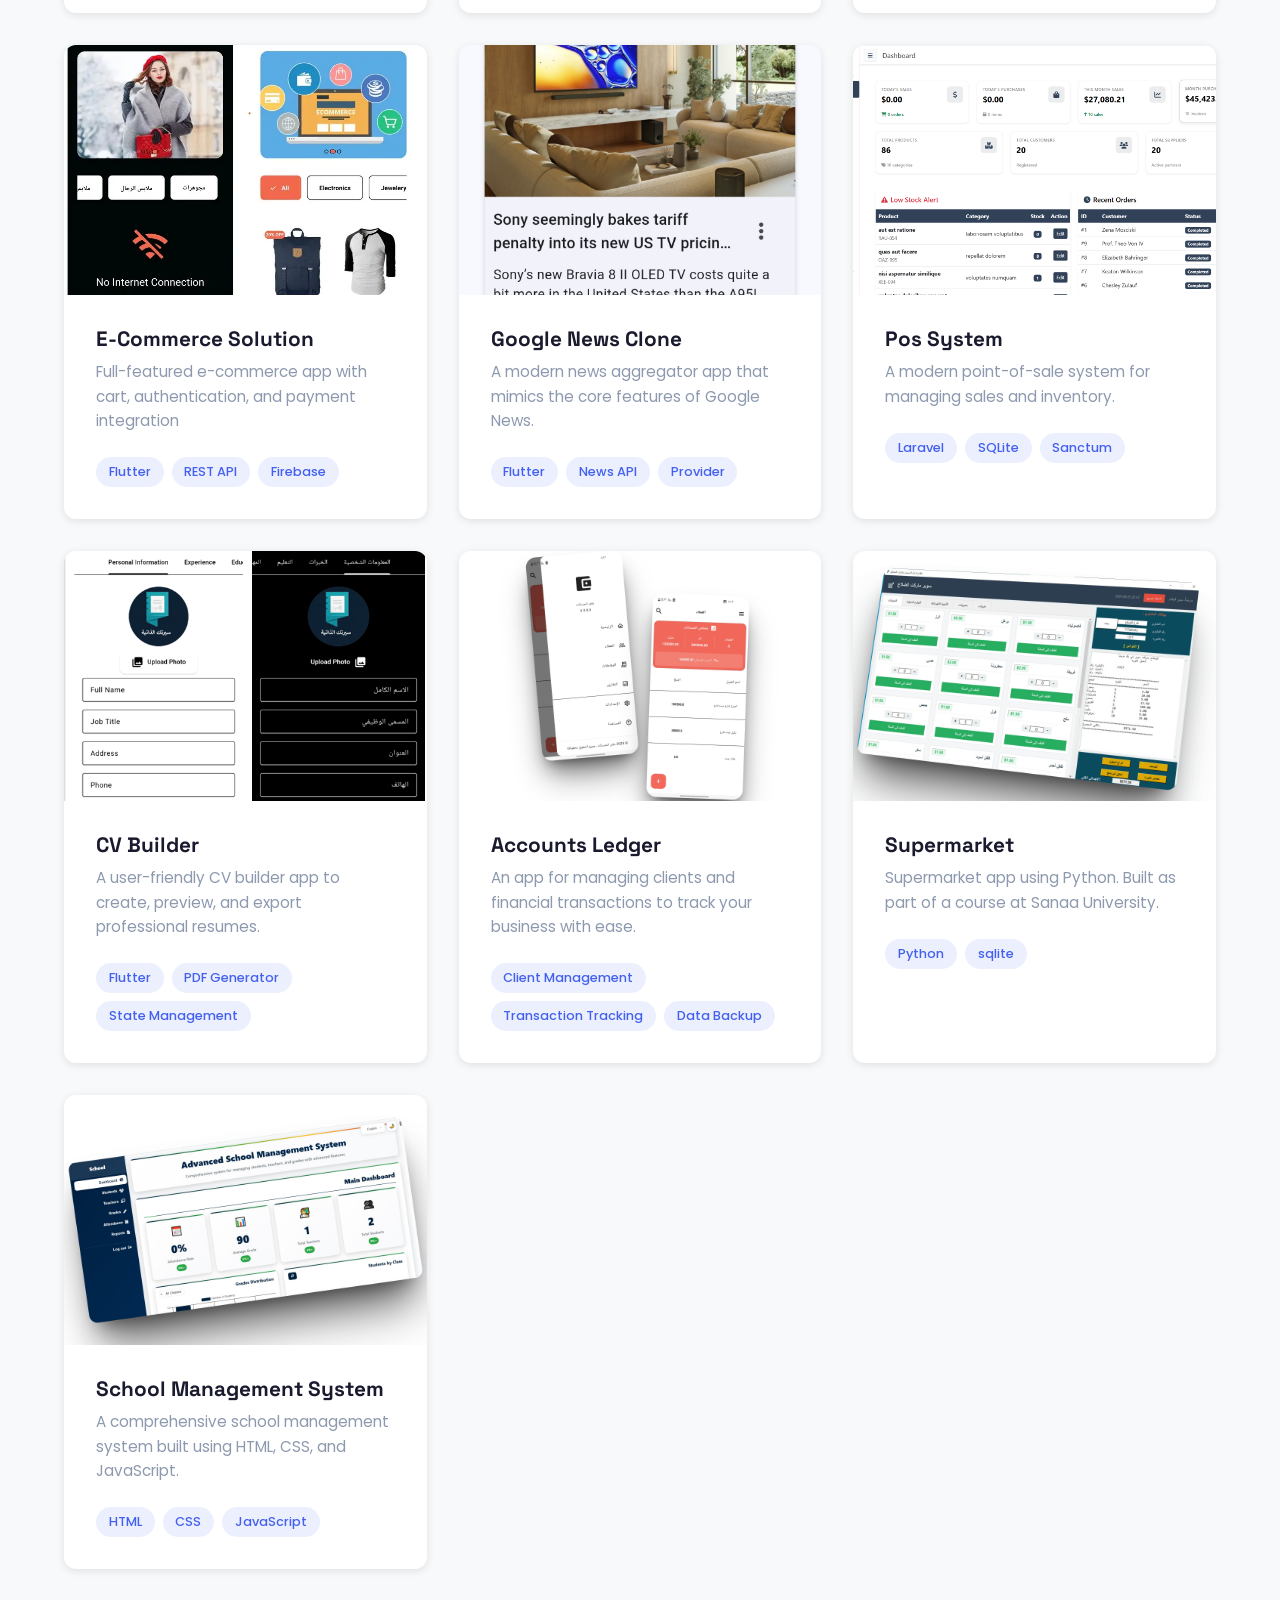
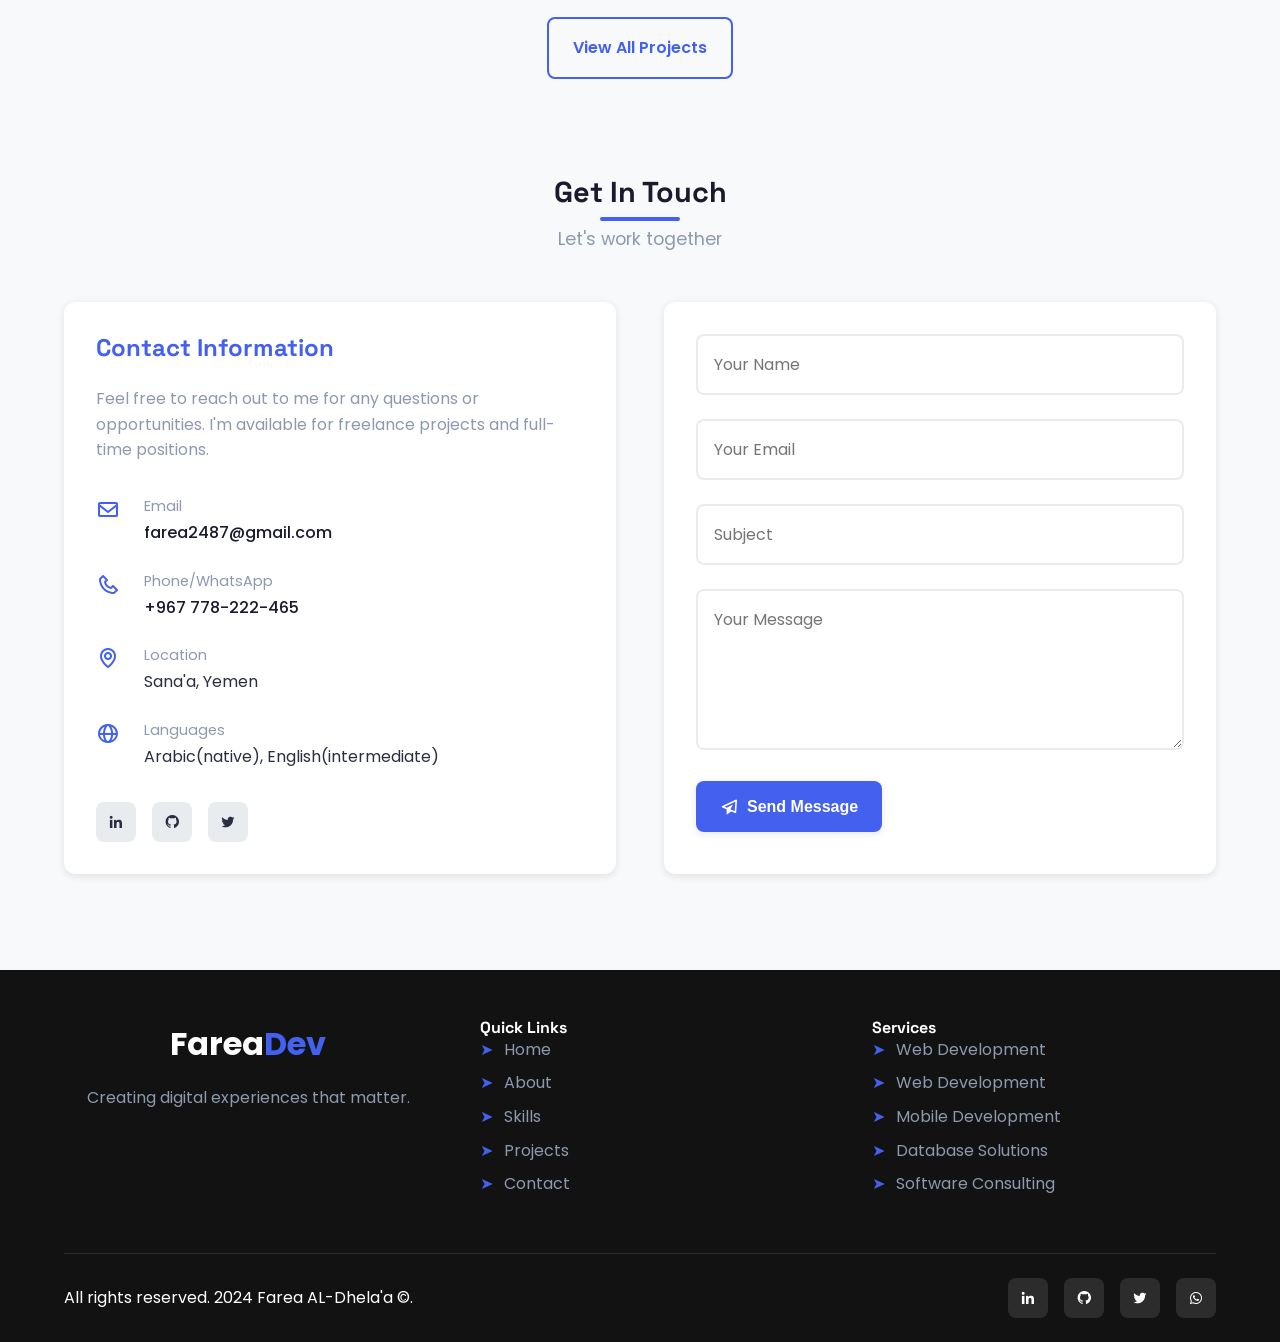
==== commit c7474d39: ""Update More"" ====
--- a/index.html
+++ b/index.html
@@ -64,9 +64,12 @@
                 <div class="hero-text">
                     <h6 class="hero-subtitle" data-translate="hero.subtitle">Full-Stack Developer</h6>
                     <h1 class="hero-title" data-translate="personal.name">Farea AL-Dhela'a</h1>
-                    <p class="hero-description" data-translate="hero.description">Full-Stack Developer with 2+ years of hands-on experience building Flutter mobile applications and Laravel backend systems
-through independent projects. Experienced in RESTful APIs, Firebase, MySQL/SQLite, authentication, and scalable software
-architecture. Strong knowledge of Clean Architecture, SOLID, OOP, and modern development practices.</p>
+                    <p class="hero-description" data-translate="hero.description">Full-Stack Developer with 2+ years of
+                        hands-on experience building Flutter mobile applications and Laravel backend systems
+                        through independent projects. Experienced in RESTful APIs, Firebase, MySQL/SQLite,
+                        authentication, and scalable software
+                        architecture. Strong knowledge of Clean Architecture, SOLID, OOP, and modern development
+                        practices.</p>
                     <div class="hero-cta">
                         <a href="./assets/pdf/Farea_Al_Dhalaa.pdf" class="btn btn-primary" download>
                             <i class='bx bxs-download'></i> <span data-translate="hero.download">Download CV</span>
@@ -115,10 +118,13 @@
                 <div class="about-content">
                     <h3 class="about-title" data-translate="about.who">Who I Am</h3>
                     <p class="about-text" data-translate="about.description">
-                        I'm a Computer Science graduate with a passion for creating innovative and effective
-                        applications.
-                        I've studied a wide range of programming languages and gained hands-on experience through
-                        university projects and internships.
+
+                        Full-Stack Developer with 2+ years of hands-on experience building Flutter mobile applications
+                        and Laravel backend systems
+                        through independent projects. Experienced in RESTful APIs, Firebase, MySQL/SQLite,
+                        authentication, and scalable software
+                        architecture. Strong knowledge of Clean Architecture, SOLID, OOP, and modern development
+                        practices.
                     </p>
 
                     <div class="about-info">
@@ -503,6 +509,27 @@
                 <div class="project-card">
                     <div class="project-image">
                         <img src="[data-uri]"
+                            data-src="assets/images/pos_sys/Dashboard.png" alt="Pos System" class="lazy" loading="lazy">
+                        <div class="project-links">
+                            <a href="javascript:void(0)" class="btn btn-small" onclick="openGallery(this)"
+                                data-gallery='["assets/images/pos_sys/Dashboard.png", "assets/images/pos_sys/Dashboard.png"]'>
+                                <i class='bx bx-images'></i> Gallery
+                            </a>
+                            <a href="https://github.com/CS2487" class="btn btn-small btn-outline" target="_blank"><i
+                                    class='bx bxl-github'></i> Code</a>
+                        </div>
+                    </div>
+                    <div class="project-content">
+                        <h3 class="project-title">Pos System</h3>
+                        <p class="project-description">A modern point-of-sale system for managing sales and inventory.</p>
+                        <div class="project-tech"><span> Laravel </span><span>SQLite</span><span>Sanctum</span></div>
+                    </div>
+                </div>
+
+                <!-- Project 6 -->
+                <div class="project-card">
+                    <div class="project-image">
+                        <img src="[data-uri]"
                             data-src="assets/images/work3.png" alt="CV Builder" class="lazy" loading="lazy">
                         <div class="project-links">
                             <a href="javascript:void(0)" class="btn btn-small" onclick="openGallery(this)"
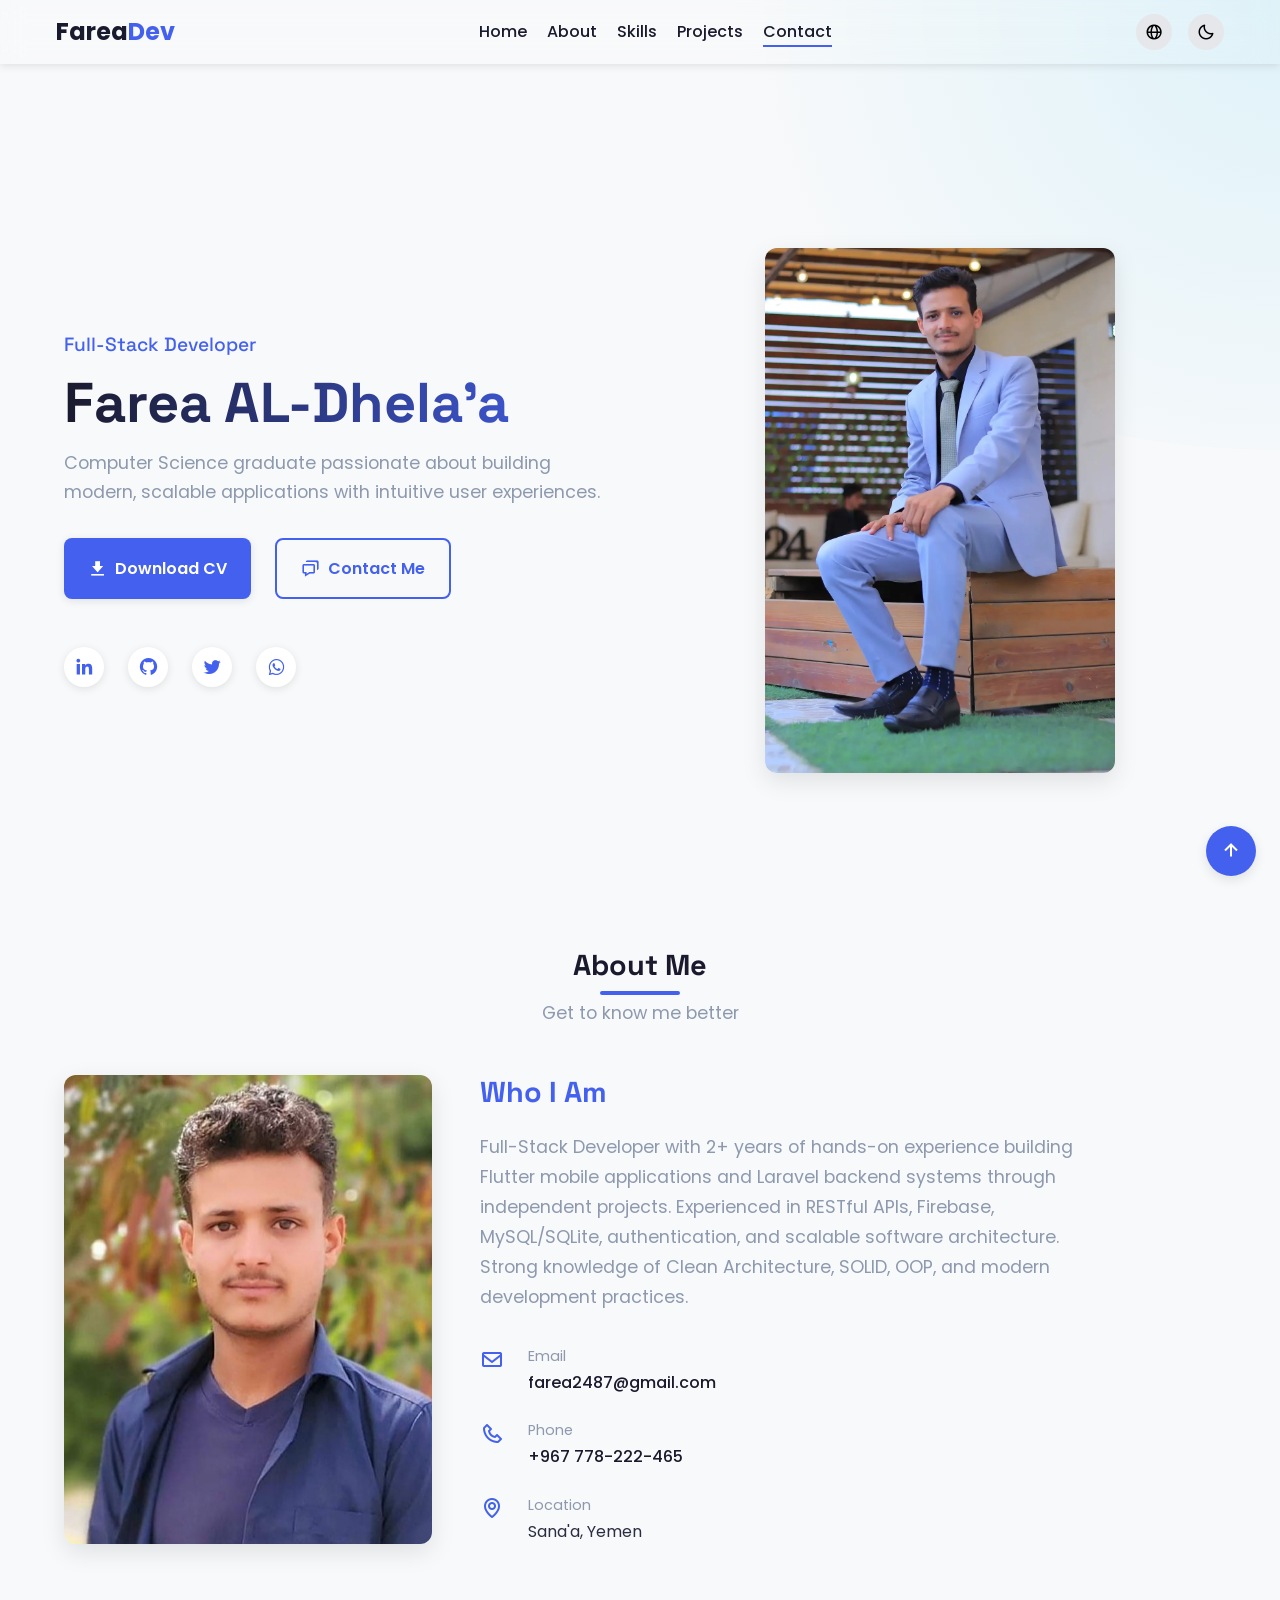
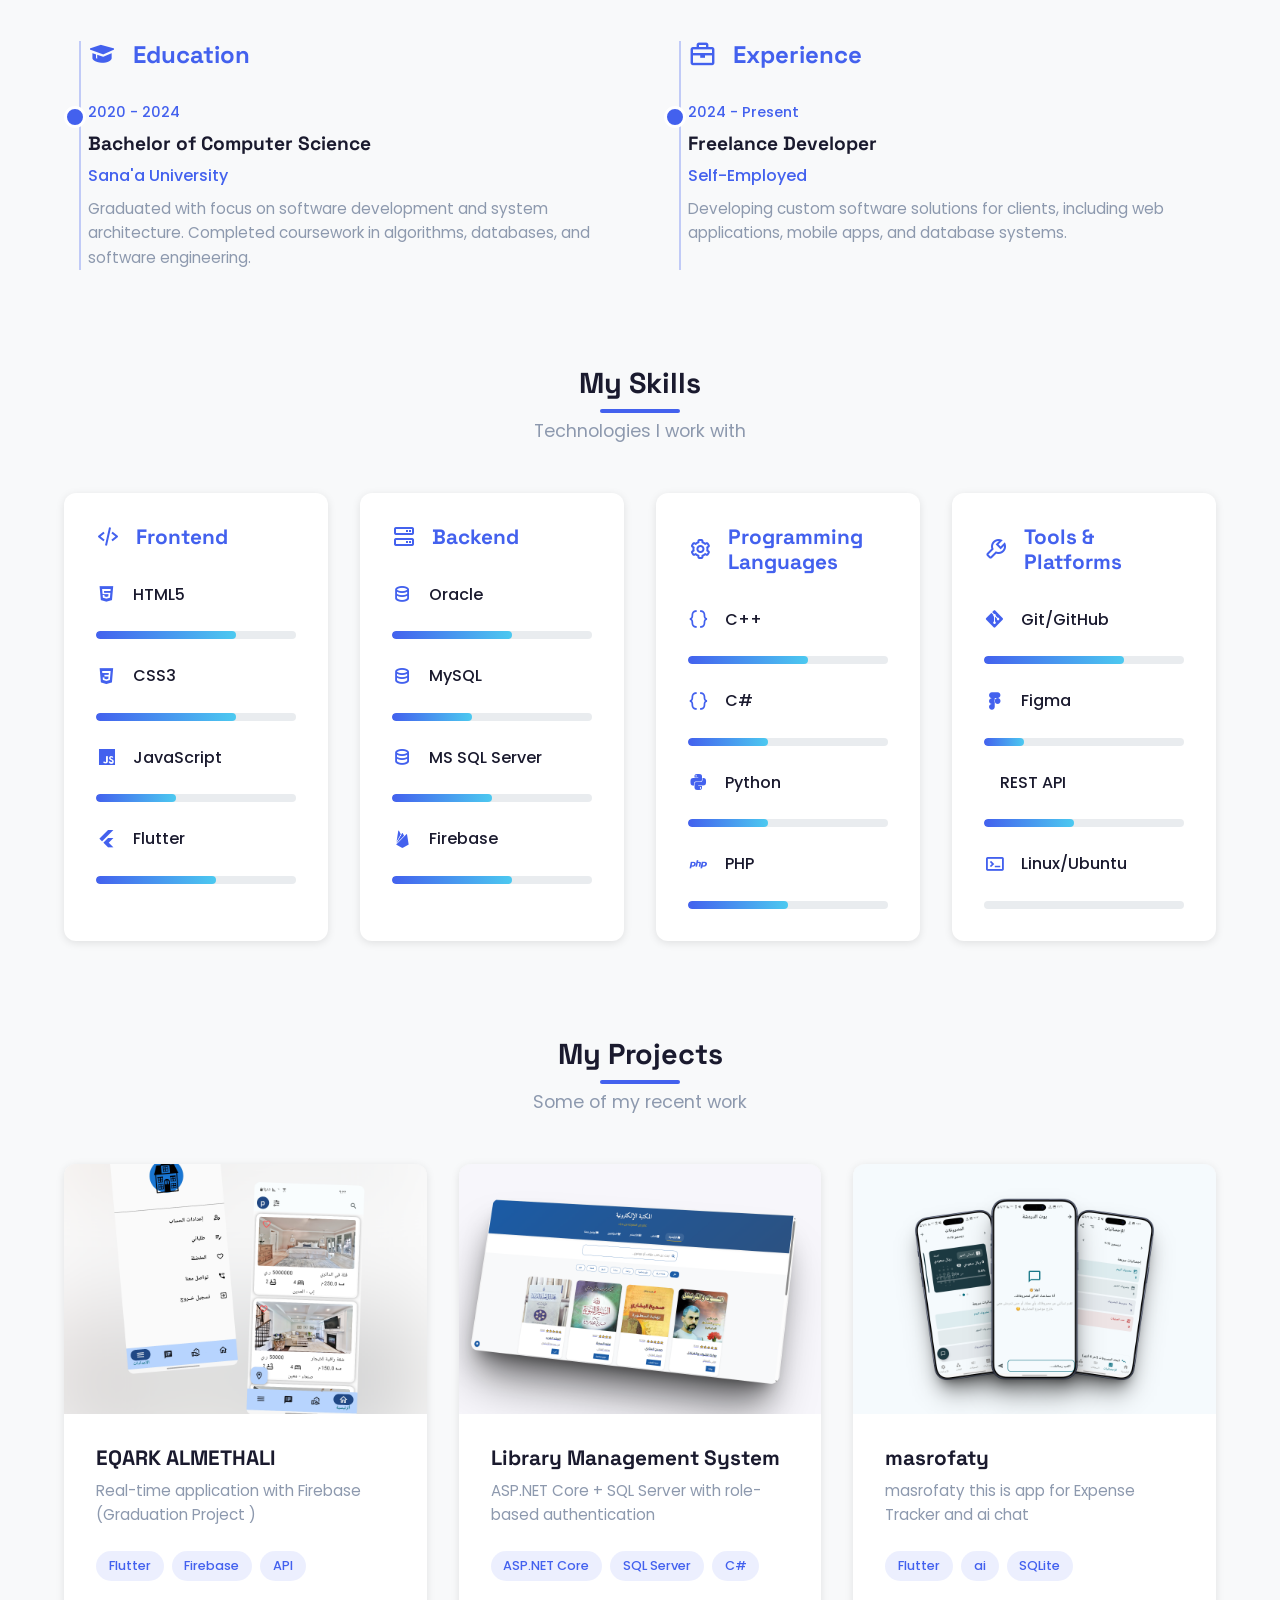
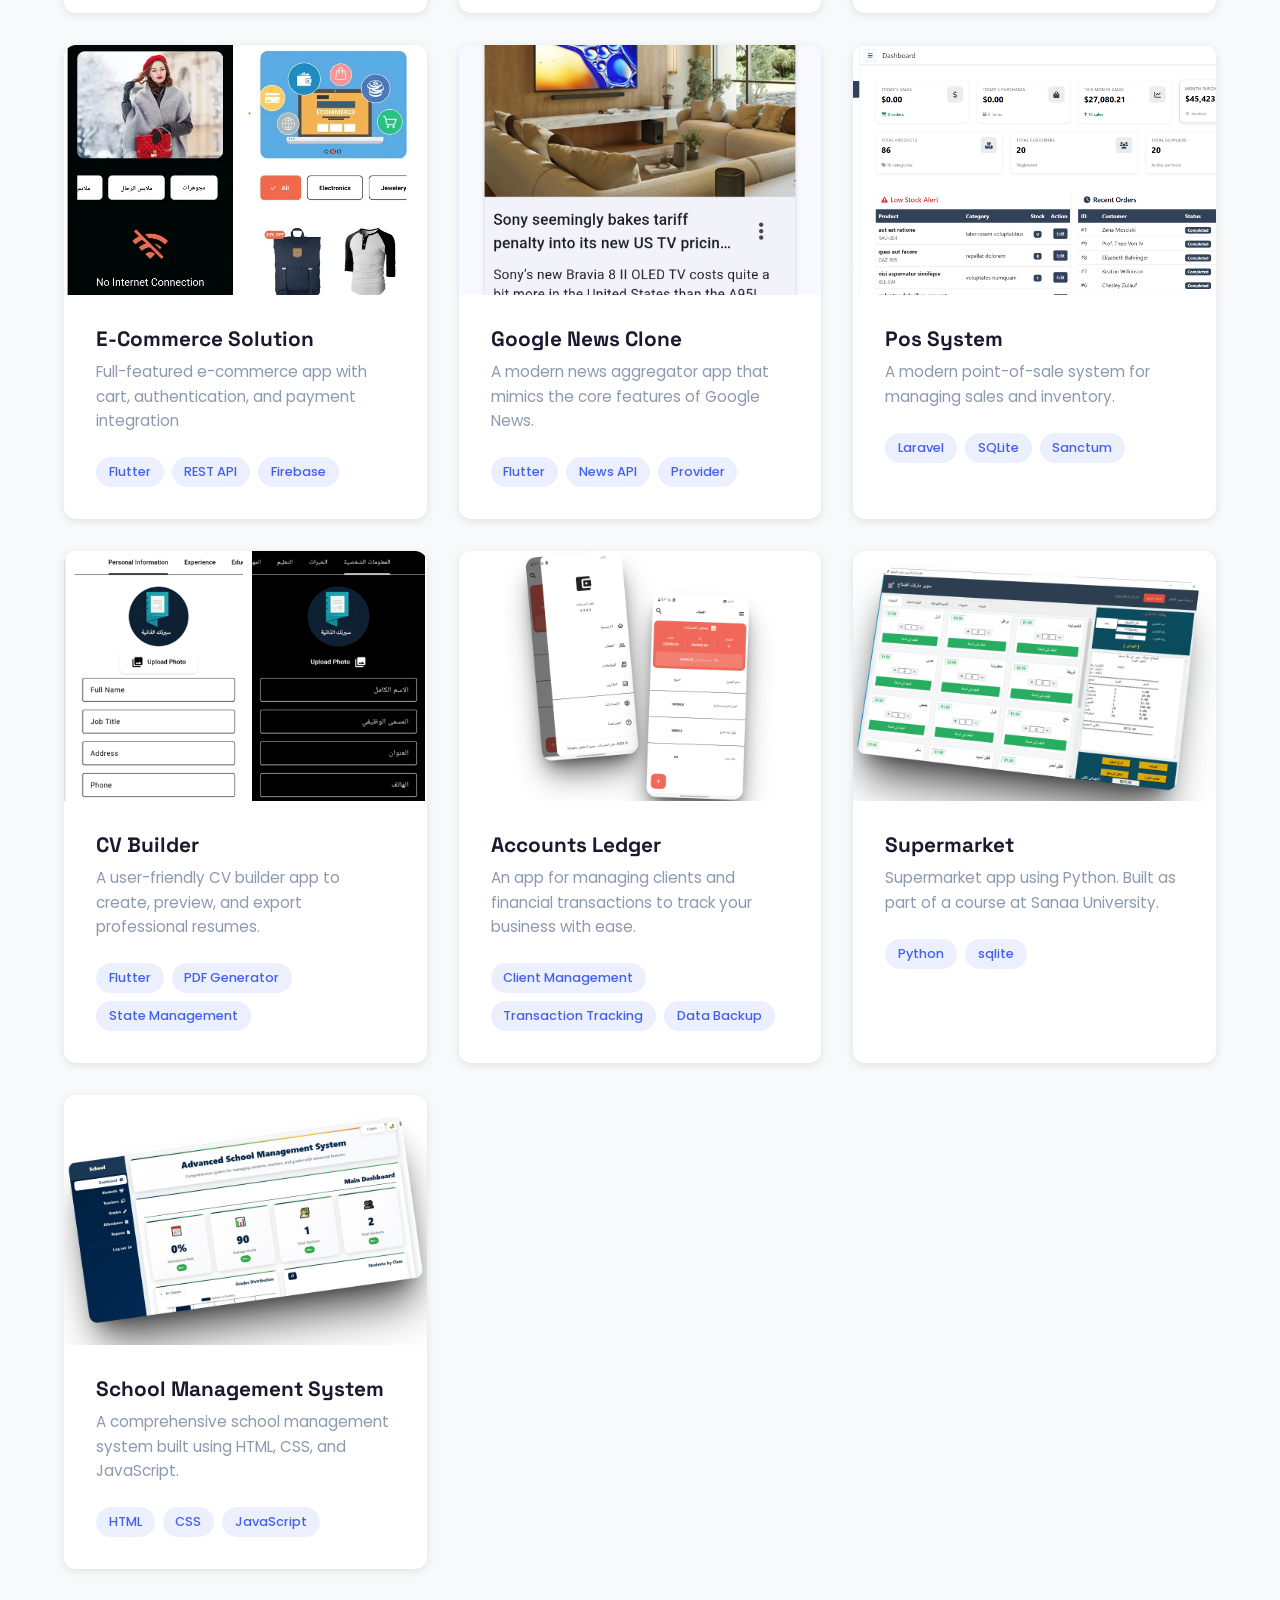
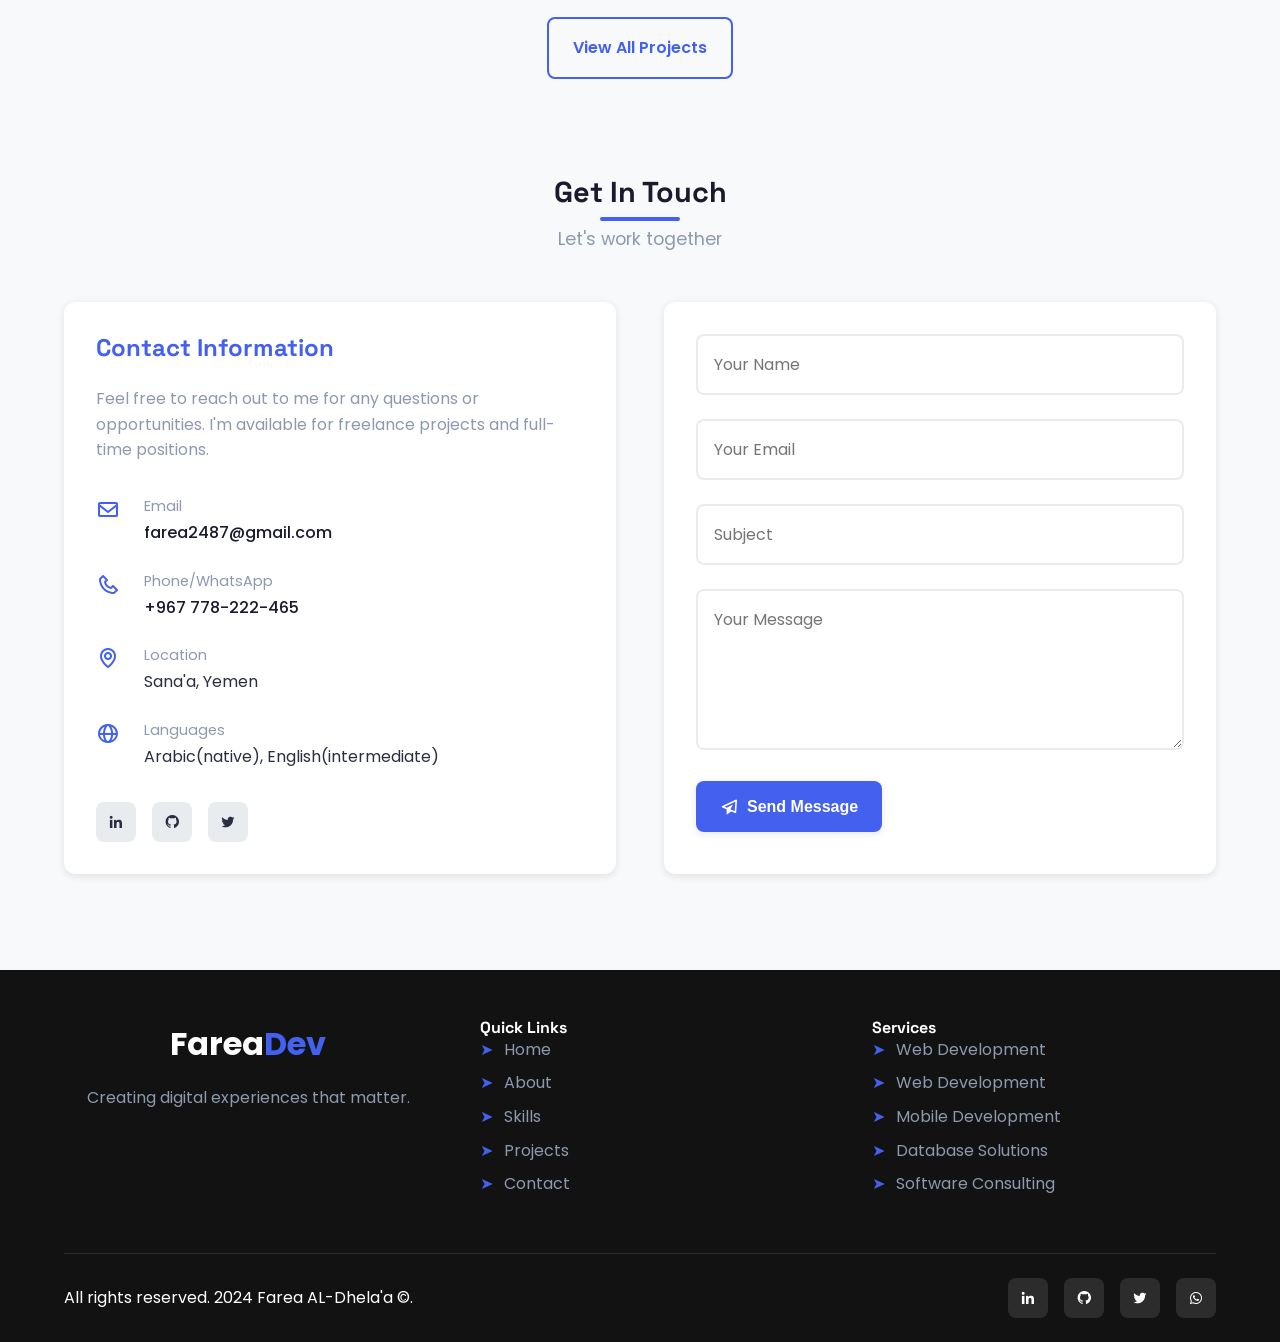
==== commit a94a0c68: "Update More" ====
--- a/index.html
+++ b/index.html
@@ -809,4 +809,4 @@
     </script>
 </body>
 
-</html>+</html>
